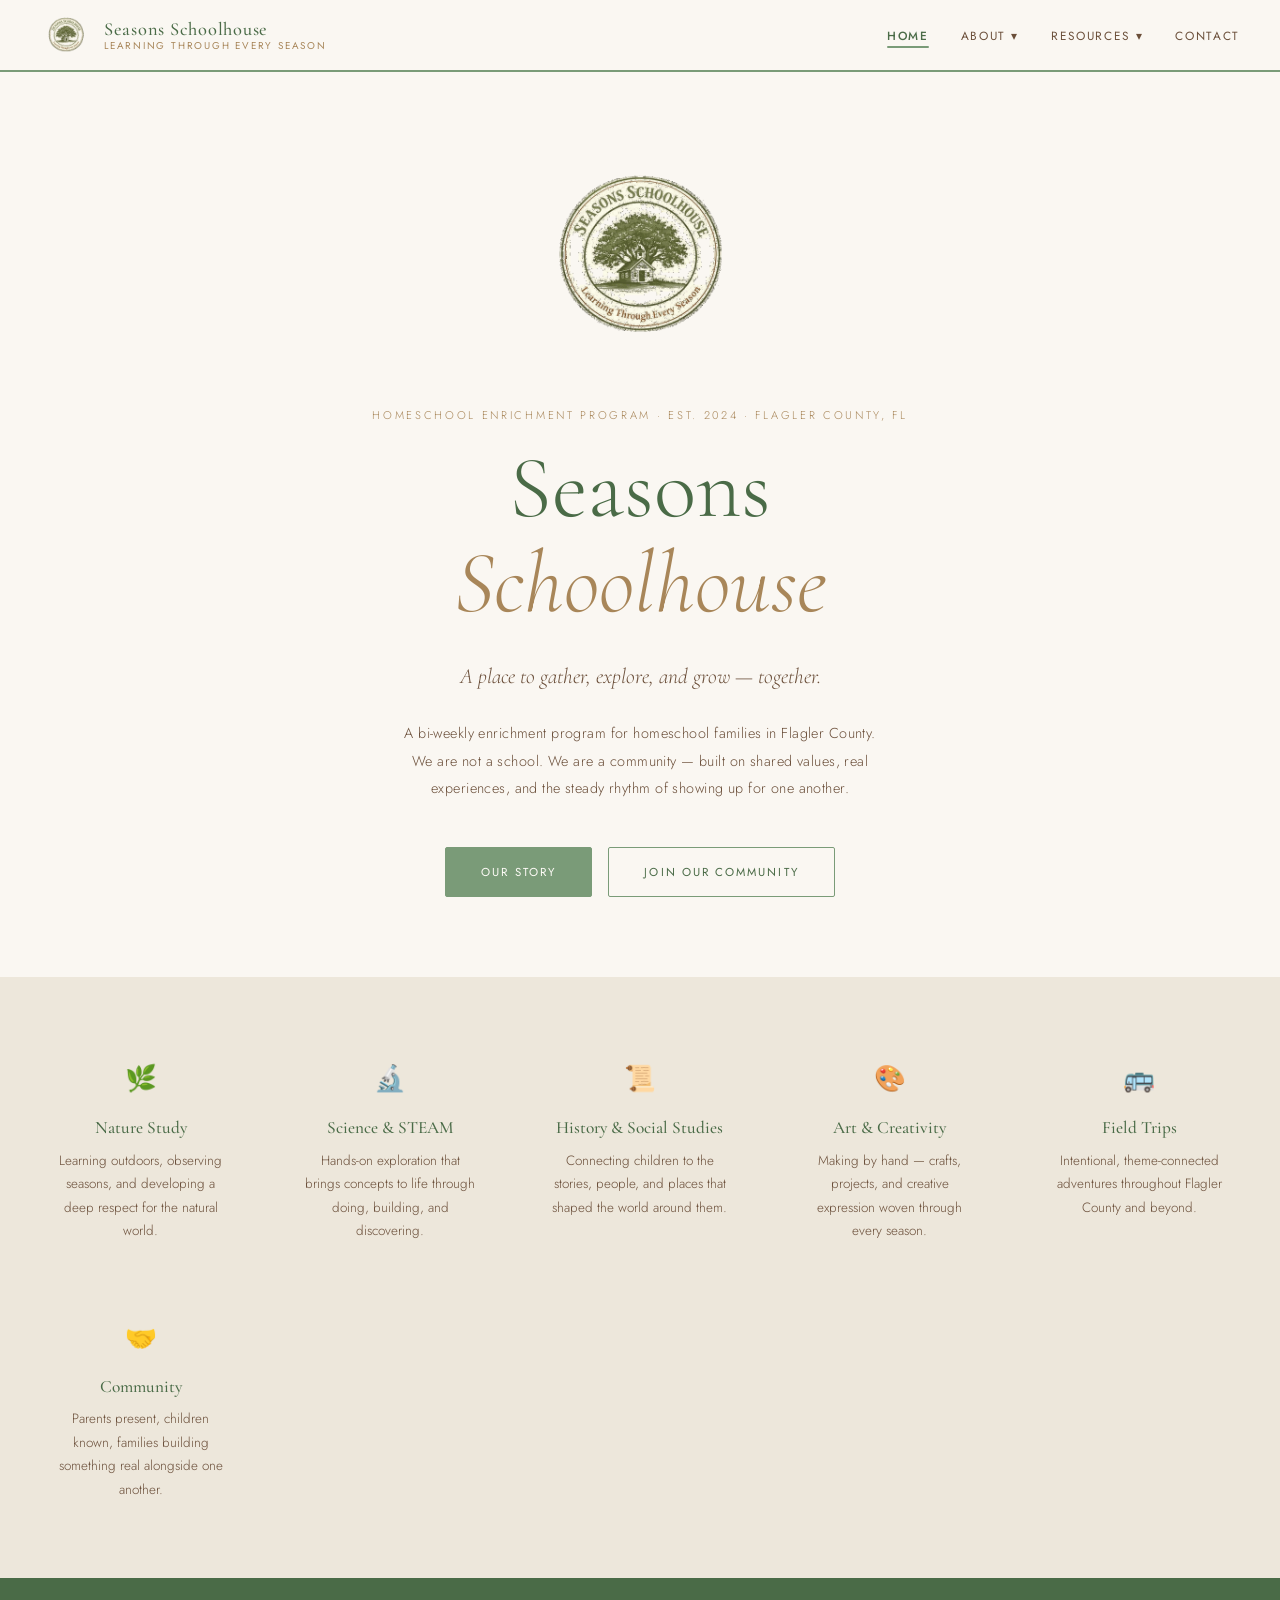
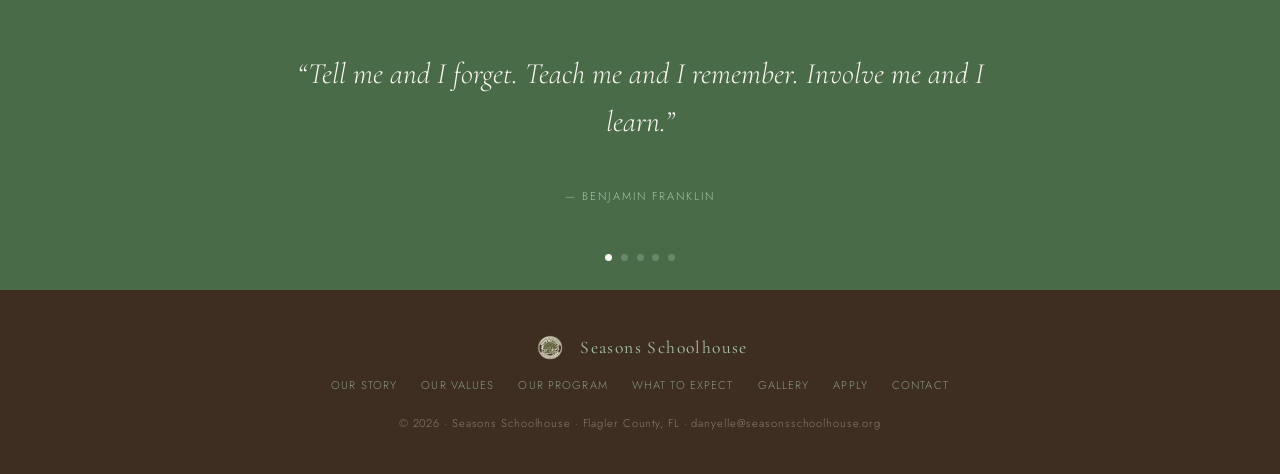
==== index.html @ cd836211 "Update index.html" ====
<!DOCTYPE html>
<html lang="en">
<head>
  <meta charset="UTF-8" />
  <meta name="viewport" content="width=device-width, initial-scale=1.0" />
  <title>Seasons Schoolhouse | Homeschool Enrichment, Flagler FL</title>
  <meta name="description" content="Homeschool enrichment for 3rd–8th grade families in Flagler County & Palm Coast, FL. Bi-weekly gatherings — nature, STEAM, field trips & Christian community." />
  <link rel="canonical" href="https://seasonsschoolhouse.org/index.html" />
  <link rel="icon" type="image/x-icon" href="favicon.ico" />
  <link rel="apple-touch-icon" href="apple-touch-icon.png" />
  <meta property="og:title" content="Seasons Schoolhouse | Homeschool Enrichment, Flagler FL" />
  <meta property="og:description" content="A homeschool enrichment program for 3rd–8th grade families in Flagler County & Palm Coast, FL. Nature study, STEAM, history, and community — bi-weekly, Aug–May." />
  <meta property="og:image" content="https://seasonsschoolhouse.org/logo.png" />
  <meta property="og:type" content="website" />
  <meta property="og:url" content="https://seasonsschoolhouse.org/index.html" />
  <meta property="og:locale" content="en_US" />
  <meta property="og:site_name" content="Seasons Schoolhouse" />
  <meta name="twitter:card" content="summary_large_image" />
  <meta name="twitter:title" content="Seasons Schoolhouse | Homeschool Enrichment in Flagler County, FL" />
  <meta name="twitter:description" content="Homeschool enrichment for 3rd–8th grade families in Flagler County & Palm Coast, FL. Nature study, STEAM, history, field trips, and community." />
  <meta name="twitter:image" content="https://seasonsschoolhouse.org/logo.png" />
  <meta name="keywords" content="homeschool enrichment, homeschool co-op, Flagler County homeschool, Palm Coast homeschool, Florida homeschool program, nature study, STEAM homeschool, Christian homeschool, homeschool community" />
  <meta name="author" content="Seasons Schoolhouse" />
  <meta name="robots" content="index, follow" />
  <meta name="geo.region" content="US-FL" />
  <meta name="geo.placename" content="Flagler County, Florida" />
  <script type="application/ld+json">
  {
    "@context": "https://schema.org",
    "@graph": [
      {
        "@type": ["Organization", "LocalBusiness", "EducationalOrganization"],
        "@id": "https://seasonsschoolhouse.org/#organization",
        "name": "Seasons Schoolhouse",
        "alternateName": "Seasons Schoolhouse Homeschool Enrichment Program",
        "url": "https://seasonsschoolhouse.org",
        "logo": {
          "@type": "ImageObject",
          "url": "https://seasonsschoolhouse.org/logo.png",
          "caption": "Seasons Schoolhouse logo"
        },
        "image": "https://seasonsschoolhouse.org/logo.png",
        "email": "danyelle@seasonsschoolhouse.org",
        "telephone": "+1-386-227-6849",
        "contactPoint": {
          "@type": "ContactPoint",
          "contactType": "customer support",
          "email": "danyelle@seasonsschoolhouse.org",
          "telephone": "+1-386-227-6849",
          "areaServed": "US-FL",
          "availableLanguage": ["English"]
        },
        "description": "A homeschool enrichment program for 3rd–8th grade families in Flagler County, Florida. Bi-weekly gatherings centered on nature study, science, history, STEAM, field trips, and community — rooted in a Biblical worldview.",
        "disambiguatingDescription": "Seasons Schoolhouse is a homeschool enrichment co-op — not a school, tutoring service, daycare, or drop-off program. Parents remain on-site and involved at every gathering, and the program complements (rather than replaces) each family's home curriculum.",
        "keywords": "homeschool enrichment program, homeschool co-op Flagler County, homeschool program Palm Coast, Christian homeschool Florida, nature study, STEAM, homeschool field trips, homeschool community, 3rd-8th grade homeschool, Biblical worldview, bi-weekly homeschool gathering",
        "slogan": "Learning Through Every Season",
        "foundingDate": "2024",
        "founder": {
          "@type": "Person",
          "name": "Danyelle Holt"
        },
        "address": {
          "@type": "PostalAddress",
          "addressLocality": "Palm Coast",
          "addressRegion": "FL",
          "addressCountry": "US"
        },
        "areaServed": [
          {
            "@type": "AdministrativeArea",
            "name": "Flagler County, Florida"
          },
          {
            "@type": "City",
            "name": "Palm Coast, Florida"
          },
          {
            "@type": "City",
            "name": "Bunnell, Florida"
          },
          {
            "@type": "City",
            "name": "Flagler Beach, Florida"
          },
          {
            "@type": "City",
            "name": "Beverly Beach, Florida"
          },
          {
            "@type": "City",
            "name": "St. Augustine, Florida"
          },
          {
            "@type": "AdministrativeArea",
            "name": "Volusia County, Florida"
          }
        ],
        "audience": {
          "@type": "EducationalAudience",
          "educationalRole": "homeschool student",
          "audienceType": "Homeschool families with children in grades 3 through 8"
        },
        "knowsAbout": [
          "Homeschool enrichment",
          "Homeschool co-op",
          "Christian homeschool programs",
          "Nature study",
          "STEAM education",
          "Science education",
          "History and social studies",
          "Homeschool field trips",
          "Biblical worldview education",
          "Charlotte Mason-inspired learning",
          "Faith-based homeschool community"
        ],
        "sameAs": []
      },
      {
        "@type": "WebSite",
        "@id": "https://seasonsschoolhouse.org/#website",
        "url": "https://seasonsschoolhouse.org",
        "name": "Seasons Schoolhouse",
        "description": "Homeschool enrichment program for 3rd–8th grade families in Flagler County, Florida.",
        "publisher": {
          "@id": "https://seasonsschoolhouse.org/#organization"
        },
        "inLanguage": "en-US"
      }
    ]
  }
  </script>
  <link rel="preconnect" href="https://fonts.googleapis.com" />
  <link rel="preconnect" href="https://fonts.gstatic.com" crossorigin />
  <link href="https://fonts.googleapis.com/css2?family=Cormorant+Garamond:ital,wght@0,300;0,400;0,500;0,600;1,300;1,400&family=Jost:wght@300;400;500&display=swap" rel="stylesheet" />
  <style>/* ─── RESET & VARIABLES ─── */
*, *::before, *::after { box-sizing: border-box; margin: 0; padding: 0; }

:root {
  --cream:   #FAF7F2;
  --linen:   #EDE7DB;
  --sage:    #7A9B78;
  --sage-lt: #A8C4A5;
  --moss:    #4A6B47;
  --tan:     #A88659;
  --brown:   #6B4F3A;
  --bark:    #3E2E22;
  --white:   #FFFCF8;
  --shadow:  0 4px 20px rgba(62,46,34,0.08);
}

html { scroll-behavior: smooth; }

body {
  font-family: 'Jost', sans-serif;
  background: var(--cream);
  color: var(--bark);
  font-weight: 300;
  font-size: 16px;
  line-height: 1.8;
  overflow-x: hidden;
}

/* ─── NAV ─── */
nav {
  position: fixed;
  top: 0; left: 0; right: 0;
  z-index: 1000;
  background: rgba(250,247,242,0.97);
  backdrop-filter: blur(10px);
  border-bottom: 1px solid var(--linen);
  padding: 0 2.5rem;
  display: flex;
  align-items: center;
  justify-content: space-between;
  height: 72px;
}

.nav-logo {
  display: flex;
  align-items: center;
  gap: 0.75rem;
  cursor: pointer;
  text-decoration: none;
}

.nav-logo img {
  height: 52px; width: 52px;
  object-fit: contain;
  border-radius: 50%;
}

.nav-logo-text {
  font-family: 'Cormorant Garamond', serif;
  font-size: 1.15rem;
  font-weight: 500;
  letter-spacing: 0.04em;
  color: var(--moss);
  line-height: 1.2;
}

.nav-logo-text span {
  display: block;
  font-size: 0.62rem;
  font-weight: 400;
  letter-spacing: 0.18em;
  text-transform: uppercase;
  color: var(--tan);
  font-family: 'Jost', sans-serif;
}

.nav-links {
  display: flex;
  align-items: center;
  gap: 2rem;
  list-style: none;
}

.nav-links > li > a,
.nav-links > li > button {
  font-family: 'Jost', sans-serif;
  font-size: 0.74rem;
  font-weight: 400;
  letter-spacing: 0.14em;
  text-transform: uppercase;
  color: var(--brown);
  text-decoration: none;
  cursor: pointer;
  background: none;
  border: none;
  padding: 0;
  transition: color 0.2s;
  white-space: nowrap;
}

.nav-links > li > a:hover,
.nav-links > li > button:hover { color: var(--sage); }

.nav-links > li > a.active { color: var(--moss); font-weight: 500; }

/* Dropdowns */
.dropdown { position: relative; }

.dropdown-menu {
  display: none;
  position: absolute;
  top: calc(100% + 14px);
  left: 50%;
  transform: translateX(-50%);
  background: var(--white);
  border: 1px solid var(--linen);
  border-radius: 4px;
  min-width: 200px;
  box-shadow: 0 8px 28px rgba(62,46,34,0.1);
  padding: 0.5rem 0;
  list-style: none;
  z-index: 500;
}

.dropdown-menu.open { display: block; }

.dropdown-menu li a {
  display: block;
  padding: 0.65rem 1.5rem;
  font-family: 'Jost', sans-serif;
  font-size: 0.72rem;
  letter-spacing: 0.12em;
  text-transform: uppercase;
  color: var(--brown);
  text-decoration: none;
  transition: background 0.15s, color 0.15s;
}

.dropdown-menu li a:hover { background: var(--cream); color: var(--sage); }
.dropdown-menu li a.active { color: var(--moss); }

/* Hamburger */
.hamburger {
  display: none;
  flex-direction: column;
  gap: 5px;
  cursor: pointer;
  background: none;
  border: none;
  padding: 4px;
  z-index: 1001;
}
.hamburger span {
  display: block;
  width: 22px; height: 1.5px;
  background: var(--brown);
  transition: 0.3s;
}

/* ─── PAGE WRAPPER ─── */
.page-wrapper {
  min-height: 100vh;
  padding-top: 72px;
  animation: fadeUp 0.45s ease both;
}

@keyframes fadeUp {
  from { opacity: 0; transform: translateY(14px); }
  to   { opacity: 1; transform: translateY(0); }
}

/* ─── BUTTONS ─── */
.btn {
  display: inline-block;
  padding: 0.85rem 2.2rem;
  border: 1px solid var(--sage);
  color: var(--moss);
  font-family: 'Jost', sans-serif;
  font-size: 0.72rem;
  font-weight: 400;
  letter-spacing: 0.18em;
  text-transform: uppercase;
  cursor: pointer;
  background: transparent;
  transition: background 0.25s, color 0.25s, border-color 0.25s;
  border-radius: 2px;
  text-decoration: none;
}
.btn:hover { background: var(--sage); color: var(--white); }
.btn-solid { background: var(--sage); color: var(--white); }
.btn-solid:hover { background: var(--moss); border-color: var(--moss); }
.btn-tan { border-color: var(--tan); color: var(--brown); }
.btn-tan:hover { background: var(--tan); color: var(--white); }

/* ─── PAGE HERO ─── */
.page-hero {
  padding: 5rem 2rem 3.5rem;
  text-align: center;
  border-bottom: 1px solid var(--linen);
  background: var(--cream);
}

.page-label {
  font-size: 0.7rem;
  letter-spacing: 0.24em;
  text-transform: uppercase;
  color: var(--tan);
  margin-bottom: 0.9rem;
}

.page-title {
  font-family: 'Cormorant Garamond', serif;
  font-size: clamp(2.4rem, 5vw, 4rem);
  font-weight: 300;
  color: var(--moss);
  line-height: 1.1;
  margin-bottom: 0.8rem;
}
.page-title em { font-style: italic; color: var(--tan); }

.page-subtitle {
  font-size: 0.92rem;
  color: var(--brown);
  max-width: 560px;
  margin: 0 auto;
  line-height: 1.9;
}

/* ─── DIVIDER ─── */
.divider { width: 40px; height: 1px; background: var(--tan); margin: 1.8rem 0; }
.divider-center { margin: 1.8rem auto; }

/* ─── SECTION HEADING ─── */
.section-heading {
  font-family: 'Cormorant Garamond', serif;
  font-size: clamp(1.7rem, 3.5vw, 2.6rem);
  font-weight: 300;
  color: var(--moss);
  text-align: center;
  margin-bottom: 0.4rem;
}
.section-heading em { font-style: italic; color: var(--tan); }

.section-label {
  text-align: center;
  font-size: 0.72rem;
  letter-spacing: 0.16em;
  text-transform: uppercase;
  color: var(--tan);
  margin-bottom: 3rem;
}

/* ─── CONTENT CONTAINER ─── */
.container {
  max-width: 860px;
  margin: 0 auto;
  padding: 4rem 2rem;
}

.container-wide {
  max-width: 1060px;
  margin: 0 auto;
  padding: 4rem 2rem;
}

/* ─── HOME ─── */
.hero {
  display: flex;
  flex-direction: column;
  align-items: center;
  justify-content: center;
  text-align: center;
  min-height: calc(100vh - 72px);
  padding: 4rem 2rem 5rem;
  position: relative;
  overflow: hidden;
}

.hero::before {
  content: '';
  position: absolute;
  width: 640px; height: 640px;
  border-radius: 50%;
  border: 1px solid var(--sage-lt);
  opacity: 0.22;
  top: 50%; left: 50%;
  transform: translate(-50%, -50%);
  pointer-events: none;
}
.hero::after {
  content: '';
  position: absolute;
  width: 950px; height: 950px;
  border-radius: 50%;
  border: 1px solid var(--tan);
  opacity: 0.1;
  top: 50%; left: 50%;
  transform: translate(-50%, -50%);
  pointer-events: none;
}

.hero-logo {
  width: 240px; height: 240px;
  object-fit: contain; border-radius: 50%;
  margin-bottom: 1.8rem;
  position: relative; z-index: 1;
}

.hero-eyebrow {
  font-size: 0.7rem; letter-spacing: 0.24em;
  text-transform: uppercase; color: var(--tan);
  margin-bottom: 1rem;
  position: relative; z-index: 1;
}

.hero-title {
  font-family: 'Cormorant Garamond', serif;
  font-size: clamp(3rem, 7vw, 5.5rem);
  font-weight: 300; line-height: 1.08;
  color: var(--moss); margin-bottom: 0.3em;
  position: relative; z-index: 1;
}
.hero-title em { font-style: italic; color: var(--tan); }

.hero-subtitle {
  font-family: 'Cormorant Garamond', serif;
  font-size: clamp(1.05rem, 2.2vw, 1.35rem);
  font-weight: 300; font-style: italic;
  color: var(--brown); margin-bottom: 1.5rem;
  position: relative; z-index: 1;
}

.hero-tagline {
  font-size: 0.9rem; letter-spacing: 0.03em;
  color: var(--brown); max-width: 480px;
  margin-bottom: 2.8rem; line-height: 1.9;
  position: relative; z-index: 1;
}

.hero-btns {
  display: flex; gap: 1rem;
  flex-wrap: wrap; justify-content: center;
  position: relative; z-index: 1;
}

/* Pillars */
.pillars {
  background: var(--linen);
  padding: 3.5rem 2rem;
  display: grid;
  grid-template-columns: repeat(auto-fit, minmax(180px, 1fr));
  gap: 2rem; text-align: center;
}
.pillar-icon { font-size: 1.6rem; margin-bottom: 0.6rem; display: block; }
.pillar h2, .pillar h3 {
  font-family: 'Cormorant Garamond', serif;
  font-size: 1.08rem; font-weight: 500;
  color: var(--moss); margin-bottom: 0.35rem;
}
.pillar p { font-size: 0.84rem; color: var(--brown); line-height: 1.75; }

/* Quote band */
.quote-band {
  padding: 4.5rem 2rem; text-align: center;
  background: var(--moss);
}
.quote-band blockquote {
  font-family: 'Cormorant Garamond', serif;
  font-size: clamp(1.3rem, 3vw, 2rem);
  font-weight: 300; font-style: italic;
  color: var(--cream); max-width: 680px;
  margin: 0 auto; line-height: 1.55;
}
.quote-band cite {
  display: block; margin-top: 1.2rem;
  font-family: 'Jost', sans-serif; font-style: normal;
  font-size: 0.7rem; letter-spacing: 0.18em;
  text-transform: uppercase; color: var(--sage-lt);
}

/* ─── OUR STORY ─── */
.story-grid {
  display: grid;
  grid-template-columns: 1fr 2fr;
  gap: 4rem;
  align-items: start;
}

.story-sidebar { position: sticky; top: 90px; }

.founder-initial {
  width: 110px; height: 110px;
  border-radius: 50%;
  background: var(--linen);
  border: 2px solid var(--sage-lt);
  display: flex; align-items: center; justify-content: center;
  font-family: 'Cormorant Garamond', serif;
  font-size: 2.8rem; font-weight: 300;
  color: var(--sage); margin-bottom: 1.2rem;
}

.founder-name {
  font-family: 'Cormorant Garamond', serif;
  font-size: 1.35rem; font-weight: 500;
  color: var(--bark); margin-bottom: 0.2rem;
}
.founder-role {
  font-size: 0.7rem; letter-spacing: 0.14em;
  text-transform: uppercase; color: var(--tan);
}

.story-body p {
  font-size: 1rem; color: var(--bark);
  line-height: 2; margin-bottom: 1.4rem;
}
.story-body p:first-child::first-letter {
  font-family: 'Cormorant Garamond', serif;
  font-size: 3rem; font-weight: 300;
  float: left; line-height: 0.8;
  margin-right: 0.1em; color: var(--sage);
}

.story-links {
  display: grid;
  grid-template-columns: 1fr 1fr;
  gap: 1rem;
  margin-top: 3rem;
}

.story-link-card {
  background: var(--white);
  border: 1px solid var(--linen);
  border-radius: 4px;
  padding: 1.5rem;
  text-decoration: none;
  transition: border-color 0.2s, box-shadow 0.2s;
}
.story-link-card:hover {
  border-color: var(--sage-lt);
  box-shadow: var(--shadow);
}
.story-link-card h4 {
  font-family: 'Cormorant Garamond', serif;
  font-size: 1.1rem; font-weight: 500;
  color: var(--moss); margin-bottom: 0.35rem;
}
.story-link-card p { font-size: 0.8rem; color: var(--brown); line-height: 1.65; }
.story-link-card .arrow {
  display: inline-block; margin-top: 0.6rem;
  font-size: 0.7rem; letter-spacing: 0.1em;
  text-transform: uppercase; color: var(--tan);
}

/* ─── VALUES ─── */
.values-intro {
  max-width: 660px;
  margin: 0 auto;
  text-align: center;
  padding: 3.5rem 2rem 1rem;
}
.values-intro p { font-size: 1rem; color: var(--bark); line-height: 2; }

.values-grid {
  display: grid;
  grid-template-columns: repeat(auto-fit, minmax(280px, 1fr));
  gap: 1.5rem;
  max-width: 960px;
  margin: 3rem auto;
  padding: 0 2rem;
}

.value-card {
  background: var(--white);
  border: 1px solid var(--linen);
  border-radius: 4px;
  padding: 2rem;
  transition: box-shadow 0.2s;
}
.value-card:hover { box-shadow: var(--shadow); }

.value-icon { font-size: 1.6rem; margin-bottom: 0.8rem; display: block; }
.value-card h3 {
  font-family: 'Cormorant Garamond', serif;
  font-size: 1.2rem; font-weight: 500;
  color: var(--moss); margin-bottom: 0.5rem;
}
.value-card p { font-size: 0.86rem; color: var(--brown); line-height: 1.8; }

.values-closing {
  background: var(--moss);
  padding: 4rem 2rem;
  text-align: center;
}
.values-closing p {
  font-family: 'Cormorant Garamond', serif;
  font-size: clamp(1.2rem, 2.5vw, 1.7rem);
  font-weight: 300; font-style: italic;
  color: var(--cream); max-width: 640px;
  margin: 0 auto; line-height: 1.6;
}

/* ─── PROGRAM ─── */
.program-intro {
  max-width: 680px;
  margin: 0 auto;
  text-align: center;
  padding: 3.5rem 2rem 1rem;
}
.program-intro p { font-size: 1rem; color: var(--bark); line-height: 2; }

.program-section {
  max-width: 900px;
  margin: 0 auto;
  padding: 3rem 2rem;
}

.program-section h3 {
  font-family: 'Cormorant Garamond', serif;
  font-size: 1.6rem; font-weight: 400;
  color: var(--moss); margin-bottom: 0.5rem;
}

.program-section p {
  font-size: 0.92rem; color: var(--bark);
  line-height: 2; margin-bottom: 1.2rem;
}

.program-divider {
  border: none;
  border-top: 1px solid var(--linen);
  margin: 0 2rem;
}

.areas-grid {
  display: grid;
  grid-template-columns: repeat(auto-fit, minmax(220px, 1fr));
  gap: 1.2rem;
  max-width: 960px;
  margin: 3rem auto;
  padding: 0 2rem;
}

.area-card {
  background: var(--white);
  border: 1px solid var(--linen);
  border-radius: 4px;
  padding: 1.6rem;
  display: flex; gap: 1rem;
  align-items: flex-start;
}
.area-card .icon { font-size: 1.3rem; flex-shrink: 0; margin-top: 0.1rem; }
.area-card h4 {
  font-family: 'Cormorant Garamond', serif;
  font-size: 1.05rem; font-weight: 500;
  color: var(--moss); margin-bottom: 0.3rem;
}
.area-card p { font-size: 0.82rem; color: var(--brown); line-height: 1.75; }

.program-strip {
  background: var(--linen);
  padding: 3rem 2rem;
}

/* ─── APPLY ─── */
.apply-intro {
  max-width: 680px;
  margin: 0 auto;
  text-align: center;
  padding: 3.5rem 2rem 2rem;
}
.apply-intro p { font-size: 1rem; color: var(--bark); line-height: 2; }

.prereview {
  background: var(--linen);
  padding: 3rem 2rem;
}
.prereview-inner {
  max-width: 760px;
  margin: 0 auto;
}
.prereview h3 {
  font-family: 'Cormorant Garamond', serif;
  font-size: 1.5rem; font-weight: 400;
  color: var(--moss); margin-bottom: 0.5rem;
  text-align: center;
}
.prereview p {
  font-size: 0.9rem; color: var(--brown);
  line-height: 1.9; text-align: center;
  margin-bottom: 2rem;
}

.prereview-cards {
  display: grid;
  grid-template-columns: repeat(auto-fit, minmax(200px, 1fr));
  gap: 1rem;
}

.prereview-card {
  background: var(--white);
  border: 1px solid rgba(196,168,130,0.3);
  border-radius: 4px;
  padding: 1.5rem;
  text-decoration: none;
  text-align: center;
  transition: box-shadow 0.2s, border-color 0.2s;
}
.prereview-card:hover {
  box-shadow: var(--shadow);
  border-color: var(--sage-lt);
}
.prereview-card .icon { font-size: 1.5rem; display: block; margin-bottom: 0.6rem; }
.prereview-card h4 {
  font-family: 'Cormorant Garamond', serif;
  font-size: 1rem; font-weight: 500;
  color: var(--moss); margin-bottom: 0.3rem;
}
.prereview-card p { font-size: 0.78rem; color: var(--brown); line-height: 1.6; }

/* Apply steps */
.apply-steps {
  max-width: 780px;
  margin: 0 auto;
  padding: 4rem 2rem;
}

.apply-steps h3 {
  font-family: 'Cormorant Garamond', serif;
  font-size: 1.6rem; font-weight: 400;
  color: var(--moss); margin-bottom: 2.5rem;
  text-align: center;
}

.steps-list { list-style: none; }

.step-item {
  display: flex;
  gap: 1.5rem;
  align-items: flex-start;
  margin-bottom: 2rem;
  padding-bottom: 2rem;
  border-bottom: 1px solid var(--linen);
}
.step-item:last-child { border-bottom: none; margin-bottom: 0; padding-bottom: 0; }

.step-number {
  flex-shrink: 0;
  width: 44px; height: 44px;
  border-radius: 50%;
  background: var(--linen);
  border: 1px solid var(--tan);
  display: flex; align-items: center; justify-content: center;
  font-family: 'Cormorant Garamond', serif;
  font-size: 1.2rem; font-weight: 500;
  color: var(--moss);
}

.step-content h4 {
  font-family: 'Cormorant Garamond', serif;
  font-size: 1.1rem; font-weight: 500;
  color: var(--moss); margin-bottom: 0.3rem;
}
.step-content p { font-size: 0.86rem; color: var(--brown); line-height: 1.8; }

.apply-cta {
  background: var(--linen);
  padding: 3.5rem 2rem;
  text-align: center;
}
.apply-cta p {
  font-size: 0.92rem; color: var(--brown);
  line-height: 1.9; max-width: 520px;
  margin: 0 auto 1.8rem;
}

/* ─── HANDBOOK ─── */
.handbook-wrapper {
  max-width: 780px;
  margin: 0 auto;
  padding: 3rem 2rem 5rem;
}

.handbook-section {
  margin-bottom: 3rem;
  padding-bottom: 3rem;
  border-bottom: 1px solid var(--linen);
}
.handbook-section:last-child { border-bottom: none; }

.handbook-section h2 {
  font-family: 'Cormorant Garamond', serif;
  font-size: 1.5rem; font-weight: 500;
  color: var(--moss); margin-bottom: 0.5rem;
}
.handbook-section h3 {
  font-family: 'Cormorant Garamond', serif;
  font-size: 1.15rem; font-weight: 500;
  color: var(--brown); margin: 1.4rem 0 0.4rem;
}
.handbook-section p {
  font-size: 0.9rem; color: var(--bark);
  line-height: 2; margin-bottom: 0.9rem;
}
.handbook-section ul {
  list-style: none; padding-left: 0;
  margin-bottom: 0.9rem;
}
.handbook-section ul li {
  font-size: 0.9rem; color: var(--bark);
  line-height: 1.9; padding-left: 1.3rem;
  position: relative;
}
.handbook-section ul li::before {
  content: '·';
  position: absolute; left: 0;
  color: var(--tan); font-size: 1.2rem;
}

.handbook-toc {
  background: var(--linen);
  border-radius: 4px;
  padding: 2rem;
  margin-bottom: 3rem;
}
.handbook-toc h3 {
  font-family: 'Cormorant Garamond', serif;
  font-size: 1.1rem; font-weight: 500;
  color: var(--moss); margin-bottom: 1rem;
}
.handbook-toc ol {
  padding-left: 1.2rem;
}
.handbook-toc ol li {
  font-size: 0.84rem; color: var(--brown);
  line-height: 2;
}
.handbook-toc ol li a {
  color: var(--brown); text-decoration: none;
  transition: color 0.2s;
}
.handbook-toc ol li a:hover { color: var(--sage); }

.handbook-download-bar {
  background: var(--moss);
  padding: 2rem;
  text-align: center;
  display: flex;
  align-items: center;
  justify-content: center;
  gap: 1.5rem;
  flex-wrap: wrap;
}
.handbook-download-bar p {
  font-size: 0.88rem;
  color: var(--cream);
  letter-spacing: 0.04em;
}

/* ─── CALENDAR ─── */
.calendar-wrapper {
  max-width: 900px;
  margin: 0 auto;
  padding: 3rem 2rem 5rem;
}

.calendar-year-label {
  font-family: 'Cormorant Garamond', serif;
  font-size: 1.1rem; font-weight: 400;
  color: var(--tan); letter-spacing: 0.1em;
  text-align: center; margin-bottom: 2.5rem;
}

.calendar-grid {
  display: grid;
  grid-template-columns: repeat(auto-fit, minmax(260px, 1fr));
  gap: 1.5rem;
}

.cal-month {
  background: var(--white);
  border: 1px solid var(--linen);
  border-radius: 4px;
  overflow: hidden;
}

.cal-month-header {
  background: var(--linen);
  padding: 0.9rem 1.2rem;
  font-family: 'Cormorant Garamond', serif;
  font-size: 1.05rem; font-weight: 500;
  color: var(--moss);
  display: flex;
  justify-content: space-between;
  align-items: center;
}

.cal-month-header span {
  font-family: 'Jost', sans-serif;
  font-size: 0.68rem; font-weight: 400;
  letter-spacing: 0.1em; color: var(--tan);
}

.cal-days-header {
  display: grid;
  grid-template-columns: repeat(7, 1fr);
  padding: 0.6rem 0.8rem 0;
}

.cal-day-label {
  text-align: center;
  font-size: 0.6rem;
  letter-spacing: 0.1em;
  text-transform: uppercase;
  color: var(--tan);
  font-weight: 400;
  padding: 0.3rem 0;
}

.cal-days {
  display: grid;
  grid-template-columns: repeat(7, 1fr);
  padding: 0.3rem 0.8rem 0.8rem;
  gap: 2px;
}

.cal-day {
  text-align: center;
  font-size: 0.8rem;
  color: var(--brown);
  padding: 0.35rem 0.2rem;
  border-radius: 50%;
  aspect-ratio: 1;
  display: flex;
  align-items: center;
  justify-content: center;
  cursor: default;
}

.cal-day.empty { color: transparent; }
.cal-day.other-month { color: rgba(107,79,58,0.25); }

.cal-day.meeting {
  background: var(--sage);
  color: var(--white);
  font-weight: 500;
  border-radius: 50%;
  cursor: pointer;
  position: relative;
}

.cal-day.special {
  background: var(--moss);
  color: var(--white);
  font-weight: 500;
  border-radius: 50%;
}

.cal-day.break {
  background: var(--linen);
  color: var(--tan);
  border-radius: 50%;
  font-size: 0.7rem;
}

.cal-day.today {
  border: 1px solid var(--tan);
}

/* Meeting list */
.meeting-list {
  background: var(--linen);
  padding: 3rem 2rem;
  margin-top: 3rem;
  border-radius: 4px;
}

.meeting-list h3 {
  font-family: 'Cormorant Garamond', serif;
  font-size: 1.4rem; font-weight: 400;
  color: var(--moss); margin-bottom: 1.5rem;
  text-align: center;
}

.meeting-items {
  max-width: 600px;
  margin: 0 auto;
  display: flex;
  flex-direction: column;
  gap: 0.6rem;
}

.meeting-item {
  display: flex;
  align-items: center;
  gap: 1rem;
  padding: 0.7rem 1rem;
  background: var(--white);
  border-radius: 3px;
  border-left: 3px solid var(--sage);
}

.meeting-item.special-event { border-left-color: var(--moss); }
.meeting-item.break-item { border-left-color: var(--linen); background: transparent; }

.meeting-date {
  font-family: 'Jost', sans-serif;
  font-size: 0.78rem; font-weight: 400;
  color: var(--moss); min-width: 120px;
  letter-spacing: 0.04em;
}

.meeting-name {
  font-size: 0.86rem;
  color: var(--brown);
}

.meeting-item.special-event .meeting-name { color: var(--moss); font-weight: 500; }
.meeting-item.break-item .meeting-name { color: var(--tan); font-style: italic; }

.cal-legend {
  display: flex;
  gap: 1.5rem;
  justify-content: center;
  margin-top: 2rem;
  flex-wrap: wrap;
}

.legend-item {
  display: flex;
  align-items: center;
  gap: 0.5rem;
  font-size: 0.76rem;
  color: var(--brown);
}

.legend-dot {
  width: 12px; height: 12px;
  border-radius: 50%;
}
.legend-dot.meeting { background: var(--sage); }
.legend-dot.special { background: var(--moss); }

/* ─── CURRENT FAMILIES ─── */
.families-intro {
  max-width: 640px;
  margin: 0 auto;
  text-align: center;
  padding: 3.5rem 2rem 2rem;
}
.families-intro p { font-size: 1rem; color: var(--bark); line-height: 2; }

.band-features {
  display: grid;
  grid-template-columns: repeat(auto-fit, minmax(180px, 1fr));
  gap: 1.2rem;
  max-width: 900px;
  margin: 2.5rem auto;
  padding: 0 2rem;
}

.band-feature {
  background: var(--white);
  border: 1px solid var(--linen);
  border-radius: 4px;
  padding: 1.5rem;
  text-align: center;
}
.band-feature .icon { font-size: 1.5rem; margin-bottom: 0.6rem; display: block; }
.band-feature h4 {
  font-family: 'Cormorant Garamond', serif;
  font-size: 1rem; font-weight: 500;
  color: var(--moss); margin-bottom: 0.3rem;
}
.band-feature p { font-size: 0.8rem; color: var(--brown); line-height: 1.65; }

.band-steps {
  max-width: 640px;
  margin: 0 auto;
  padding: 3rem 2rem;
}

.band-steps h3 {
  font-family: 'Cormorant Garamond', serif;
  font-size: 1.5rem; font-weight: 400;
  color: var(--moss); margin-bottom: 2rem;
  text-align: center;
}

.band-step {
  display: flex;
  gap: 1.2rem;
  align-items: flex-start;
  margin-bottom: 1.5rem;
}

.band-step-num {
  flex-shrink: 0;
  width: 36px; height: 36px;
  border-radius: 50%;
  background: var(--linen);
  border: 1px solid var(--tan);
  display: flex; align-items: center; justify-content: center;
  font-family: 'Cormorant Garamond', serif;
  font-size: 1.1rem; color: var(--moss);
}

.band-step p {
  font-size: 0.88rem; color: var(--bark);
  line-height: 1.85; padding-top: 0.35rem;
}

.band-step p a {
  color: var(--sage);
  text-decoration: none;
}
.band-step p a:hover { text-decoration: underline; }

.band-cta {
  background: var(--moss);
  padding: 3.5rem 2rem;
  text-align: center;
}
.band-cta p {
  font-size: 0.9rem; color: var(--cream);
  line-height: 1.9; max-width: 460px;
  margin: 0 auto 1.8rem;
  opacity: 0.88;
}

/* ─── CONTACT ─── */
.contact-wrap {
  max-width: 860px;
  margin: 0 auto;
  padding: 4rem 2rem 6rem;
  display: grid;
  grid-template-columns: 1fr 1.5fr;
  gap: 4rem;
}

.contact-info h3 {
  font-family: 'Cormorant Garamond', serif;
  font-size: 1.5rem; font-weight: 400;
  color: var(--moss); margin-bottom: 1rem;
}
.contact-info p {
  font-size: 0.9rem; color: var(--brown);
  line-height: 1.9; margin-bottom: 1.6rem;
}

.contact-detail {
  display: flex; align-items: center;
  gap: 0.8rem; margin-bottom: 0.9rem;
  font-size: 0.84rem; color: var(--brown);
}
.contact-detail a { color: var(--sage); text-decoration: none; }
.contact-detail a:hover { text-decoration: underline; }
.contact-icon { font-size: 1rem; }

.contact-form { display: flex; flex-direction: column; gap: 1.1rem; }
.form-row { display: grid; grid-template-columns: 1fr 1fr; gap: 1rem; }

.field { display: flex; flex-direction: column; gap: 0.4rem; }
.field label {
  font-size: 0.7rem; letter-spacing: 0.14em;
  text-transform: uppercase; color: var(--brown); font-weight: 400;
}
.field input, .field select, .field textarea {
  background: var(--white); border: 1px solid var(--linen);
  border-radius: 3px; padding: 0.75rem 1rem;
  font-family: 'Jost', sans-serif;
  font-size: 0.88rem; color: var(--bark);
  font-weight: 300; transition: border-color 0.2s;
  outline: none; width: 100%;
}
.field input:focus,
.field select:focus,
.field textarea:focus { border-color: var(--sage); }
.field textarea { resize: vertical; min-height: 120px; }
.form-note { font-size: 0.76rem; color: var(--brown); opacity: 0.7; line-height: 1.7; }

.form-success {
  display: none;
  background: var(--linen);
  border: 1px solid var(--sage-lt);
  border-radius: 4px;
  padding: 1.2rem 1.5rem;
  font-size: 0.88rem;
  color: var(--moss); line-height: 1.7;
}

/* ─── VALUES STRIP ─── */
.values-strip {
  background: var(--linen); padding: 3rem 2rem;
  display: flex; flex-wrap: wrap;
  gap: 1rem; justify-content: center;
}
.value-tag {
  padding: 0.5rem 1.2rem;
  border: 1px solid var(--tan);
  border-radius: 30px;
  font-size: 0.75rem; letter-spacing: 0.1em;
  text-transform: uppercase; color: var(--brown);
}

/* ─── FOOTER ─── */
footer {
  background: var(--bark);
  color: var(--linen);
  text-align: center;
  padding: 2.5rem 2rem;
}
.footer-logo-wrap {
  display: flex; align-items: center;
  justify-content: center; gap: 0.75rem;
  margin-bottom: 0.6rem;
}
.footer-logo-wrap img {
  width: 36px; height: 36px;
  border-radius: 50%; opacity: 0.85;
}
.footer-logo {
  font-family: 'Cormorant Garamond', serif;
  font-size: 1.1rem; font-weight: 400;
  letter-spacing: 0.08em; color: var(--sage-lt);
}
footer p { font-size: 0.7rem; letter-spacing: 0.08em; opacity: 0.42; }
.footer-links {
  display: flex; gap: 1.5rem;
  justify-content: center;
  margin-bottom: 1rem;
  flex-wrap: wrap;
}
.footer-links a {
  font-size: 0.7rem; letter-spacing: 0.1em;
  text-transform: uppercase;
  color: var(--sage-lt); text-decoration: none;
  opacity: 0.7; transition: opacity 0.2s;
}
.footer-links a:hover { opacity: 1; }

/* ─── MOBILE ─── */
@media (max-width: 768px) {
  .hamburger { display: flex; }

  nav { padding: 0 1.5rem; }

  .nav-links {
    display: none;
    position: fixed;
    top: 72px; left: 0; right: 0;
    background: var(--white);
    flex-direction: column;
    padding: 1.5rem;
    gap: 0;
    border-bottom: 1px solid var(--linen);
    box-shadow: 0 8px 24px rgba(62,46,34,0.08);
    max-height: calc(100vh - 72px);
    overflow-y: auto;
  }

  .nav-links.open { display: flex; }

  .nav-links > li {
    border-bottom: 1px solid var(--linen);
    padding: 0;
  }
  .nav-links > li:last-child { border-bottom: none; }

  .nav-links > li > a,
  .nav-links > li > button {
    display: block;
    padding: 1rem 0;
    font-size: 0.8rem;
    width: 100%;
    text-align: left;
  }

  .dropdown-menu {
    position: static;
    transform: none;
    box-shadow: none;
    border: none;
    border-top: 1px solid var(--linen);
    padding: 0 0 0.5rem 1rem;
    display: none;
    min-width: unset;
  }
  .dropdown-menu.open { display: block; }
  .dropdown-menu li a { padding: 0.6rem 0; }

  .story-grid { grid-template-columns: 1fr; gap: 2rem; }
  .story-links { grid-template-columns: 1fr; }
  .story-sidebar { position: static; }

  .contact-wrap { grid-template-columns: 1fr; gap: 2.5rem; }
  .form-row { grid-template-columns: 1fr; }
}

@media (max-width: 480px) {
  .nav-logo-text { display: none; }
  .hero-title { font-size: 2.6rem; }
  .page-title { font-size: 2rem; }
  .container { padding: 2.5rem 1.2rem; }
}

/* ─── NAV — green bottom border ─── */
nav { border-bottom: 2px solid var(--sage) !important; }

/* ─── NAV — active item underline ─── */
.nav-links > li > a.active {
  color: var(--moss);
  font-weight: 500;
  position: relative;
}
.nav-links > li > a.active::after {
  content: '';
  position: absolute;
  bottom: -4px; left: 0; right: 0;
  height: 2px;
  background: var(--sage);
  border-radius: 2px;
}

/* ─── PILLAR HOVER ─── */
.pillar {
  padding: 1.2rem;
  border-radius: 4px;
  border: 1px solid transparent;
  transition: border-color 0.25s, box-shadow 0.25s;
}
.pillar:hover {
  border-top: 3px solid var(--sage);
  box-shadow: 0 4px 18px rgba(62,46,34,0.08);
  background: var(--white);
}

/* ─── PAGE HERO GRADIENT ─── */
.page-hero {
  background: linear-gradient(160deg, #eef4ec 0%, var(--cream) 60%) !important;
}

/* ─── HEADING ACCENT LINE ─── */
.section-heading::after,
.page-title::after {
  content: '';
  display: block;
  width: 36px; height: 2px;
  background: var(--tan);
  margin: 0.7rem auto 0;
  border-radius: 2px;
}

/* ─── BUTTONS — slightly thicker border ─── */
.btn { border-width: 1.5px !important; }

/* ─── FOOTER LINK HOVER UNDERLINE ─── */
.footer-links a { position: relative; padding-bottom: 2px; }
.footer-links a::after {
  content: '';
  position: absolute;
  bottom: 0; left: 0; right: 0;
  height: 1px;
  background: var(--sage-lt);
  transform: scaleX(0);
  transition: transform 0.2s ease;
}
.footer-links a:hover::after { transform: scaleX(1); }

/* ─── STORY & VALUE CARD HOVER ─── */
.story-link-card {
  border-top: 3px solid transparent;
  transition: border-color 0.25s, box-shadow 0.25s;
}
.story-link-card:hover { border-top-color: var(--sage); }

.value-card {
  border-top: 3px solid transparent;
  transition: border-top-color 0.25s, box-shadow 0.25s;
}
.value-card:hover {
  border-top-color: var(--sage);
  box-shadow: 0 4px 18px rgba(62,46,34,0.08);
}

/* ─── FOUNDER PHOTO ─── */
.founder-photo {
  width: 160px; height: 160px;
  border-radius: 50%;
  object-fit: cover;
  border: 3px solid var(--sage-lt);
  margin-bottom: 1.2rem;
  display: block;
}

/* ─── DROPDOWN HOVER (desktop) ─── */
@media (min-width: 769px) {
  .dropdown:hover .dropdown-menu { display: block; }
}

/* ─── HERO circles off ─── */
.hero::before, .hero::after { display: none; }

/* ─── DROPDOWN HOVER (desktop) ─── */
@media (min-width: 769px) {
  .dropdown:hover .dropdown-menu { display: block; }
}

/* ─── HERO — remove decorative circles ─── */
.hero::before, .hero::after { display: none; }

/* ─── NAV — sage green bottom border ─── */
nav { border-bottom: 2px solid var(--sage) !important; }

/* ─── NAV — active page underline ─── */
.nav-links > li > a.active {
  color: var(--moss); font-weight: 500; position: relative;
}
.nav-links > li > a.active::after {
  content: '';
  position: absolute;
  bottom: -4px; left: 0; right: 0;
  height: 2px; background: var(--sage); border-radius: 2px;
}

/* ─── PILLAR SECTION — subtle top border to ease transition ─── */
.pillars {
  border-top: 3px solid var(--linen);
}
.pillar {
  padding: 1.2rem; border-radius: 4px;
  border: 1px solid transparent;
  transition: border-color 0.25s, box-shadow 0.25s, background 0.25s;
}
.pillar:hover {
  border-top: 3px solid var(--sage);
  box-shadow: 0 4px 18px rgba(62,46,34,0.08);
  background: var(--white);
}

/* ─── PAGE HERO — sage-to-cream gradient ─── */
.page-hero {
  background: linear-gradient(160deg, #eef4ec 0%, var(--cream) 60%) !important;
}

/* ─── HEADING ACCENT LINE — shorter, lighter ─── */
.section-heading::after,
.page-title::after {
  content: '';
  display: block;
  width: 24px; height: 2px;
  background: var(--tan);
  margin: 0.6rem auto 0;
  border-radius: 2px;
  opacity: 0.7;
}

/* ─── BUTTONS — slightly thicker border ─── */
.btn { border-width: 1.5px !important; }

/* ─── FOOTER LINK HOVER ─── */
.footer-links a { position: relative; padding-bottom: 2px; }
.footer-links a::after {
  content: '';
  position: absolute;
  bottom: 0; left: 0; right: 0;
  height: 1px; background: var(--sage-lt);
  transform: scaleX(0);
  transition: transform 0.2s ease;
}
.footer-links a:hover::after { transform: scaleX(1); }

/* ─── STORY & VALUE & AREA CARD HOVER ─── */
.story-link-card {
  border-top: 3px solid transparent;
  transition: border-color 0.25s, box-shadow 0.25s;
}
.story-link-card:hover { border-top-color: var(--sage); }

.value-card {
  border-top: 3px solid transparent;
  transition: border-top-color 0.25s, box-shadow 0.25s;
}
.value-card:hover {
  border-top-color: var(--sage);
  box-shadow: 0 4px 18px rgba(62,46,34,0.08);
}

/* ─── VALUES SECTION — linen background wrap ─── */
.values-section-wrap {
  background: var(--linen);
  padding: 1rem 0 3rem;
}

/* ─── FOUNDER PHOTO ─── */
.founder-photo {
  width: 160px; height: 160px;
  border-radius: 50%;
  object-fit: cover;
  border: 3px solid var(--sage-lt);
  margin-bottom: 1.2rem;
  display: block;
}

/* ─── GALLERY — botanical placeholder pattern ─── */
.gallery-placeholder {
  background: repeating-linear-gradient(
    45deg,
    var(--linen),
    var(--linen) 4px,
    var(--cream) 4px,
    var(--cream) 20px
  );
  width: 100%; height: 100%;
  display: flex; flex-direction: column;
  align-items: center; justify-content: center;
  gap: 0.6rem; color: var(--tan);
  font-family: 'Jost', sans-serif;
  font-size: 0.72rem; letter-spacing: 0.1em;
  text-transform: uppercase;
}
.gallery-placeholder span { font-size: 1.8rem; opacity: 0.6; }

/* ─── HANDBOOK — sticky TOC sidebar (desktop) ─── */
.handbook-layout {
  display: grid;
  grid-template-columns: 220px 1fr;
  gap: 3rem;
  max-width: 960px;
  margin: 0 auto;
  padding: 3rem 2rem 5rem;
  align-items: start;
}
.handbook-toc-sticky {
  position: sticky;
  top: 90px;
  background: var(--linen);
  border-radius: 4px;
  padding: 1.5rem;
}
.handbook-toc-sticky h3 {
  font-family: 'Cormorant Garamond', serif;
  font-size: 1rem; font-weight: 500;
  color: var(--moss); margin-bottom: 1rem;
}
.handbook-toc-sticky ol {
  padding-left: 1.2rem;
  counter-reset: toc-counter;
  list-style: none;
  padding-left: 0;
}
.handbook-toc-sticky ol li {
  font-size: 0.78rem; color: var(--brown);
  line-height: 1.5; padding: 0.3rem 0;
  border-bottom: 1px solid rgba(196,168,130,0.2);
}
.handbook-toc-sticky ol li:last-child { border-bottom: none; }
.handbook-toc-sticky ol li a {
  color: var(--brown); text-decoration: none;
  transition: color 0.2s;
}
.handbook-toc-sticky ol li a:hover { color: var(--sage); }

/* ─── QUOTE ROTATOR ─── */
.quote-band {
  position: relative; background: var(--moss);
  overflow: hidden; padding: 0;
}
.quote-slides-wrap { position: relative; }
.quote-slide {
  position: absolute;
  top: 0; left: 0; right: 0;
  padding: 4.5rem 2rem 3rem;
  display: flex; flex-direction: column;
  align-items: center; justify-content: center;
  text-align: center;
  opacity: 0; transition: opacity 1.2s ease;
  pointer-events: none;
}
.quote-slide.active { opacity: 1; pointer-events: auto; position: relative; }
.quote-slide blockquote {
  font-family: 'Cormorant Garamond', serif;
  font-size: clamp(1.2rem, 3vw, 1.85rem);
  font-weight: 300; font-style: italic;
  color: var(--cream); max-width: 720px;
  line-height: 1.65; margin: 0 auto 1.2rem;
}
.quote-slide cite {
  font-family: 'Jost', sans-serif; font-style: normal;
  font-size: 0.7rem; letter-spacing: 0.18em;
  text-transform: uppercase; color: var(--sage-lt);
}
.quote-dots {
  display: flex; justify-content: center;
  gap: 0.55rem; padding: 0 0 1.8rem;
  background: var(--moss);
}
.quote-dot {
  width: 7px; height: 7px; border-radius: 50%;
  background: var(--sage-lt); opacity: 0.35;
  transition: opacity 0.4s; cursor: pointer;
  border: none; padding: 0; display: block;
}
.quote-dot.active { opacity: 1; background: var(--cream); }

@media (max-width: 768px) {
  .handbook-layout { grid-template-columns: 1fr; }
  .handbook-toc-sticky { position: static; }
}


.dropdown-menu {
  top: calc(100% + 2px) !important;
  margin-top: 0 !important;
}

/* Invisible bridge fills gap so hover doesn't break */
.dropdown::before {
  content: '';
  position: absolute;
  top: 100%;
  left: 0;
  right: 0;
  height: 6px;
  z-index: 499;
}


/* ─── DROPDOWN HOVER — desktop only, no gap ─── */
@media (min-width: 769px) {
  /* Pure CSS hover — reliable, no JS conflicts */
  .dropdown:hover .dropdown-menu { display: block; }

  /* top: 100% = flush against button, padding creates visual gap
     while keeping the hover area continuous — no disappearing */
  .dropdown-menu {
    top: 100% !important;
    padding-top: 8px !important;
    margin-top: 0 !important;
  }

  /* Invisible hover bridge — fills any remaining gap */
  .dropdown::after {
    content: '';
    position: absolute;
    top: 100%;
    left: -10px;
    right: -10px;
    height: 10px;
    z-index: 499;
  }
}

/* Remove onclick from desktop — CSS handles it */
@media (min-width: 769px) {
  .dropdown-menu.open { display: block; }
}

</style>
  <!-- Google tag (gtag.js) -->
  <script async src="https://www.googletagmanager.com/gtag/js?id=G-NDZ4TR4262"></script>
  <script>
    window.dataLayer = window.dataLayer || [];
    function gtag(){dataLayer.push(arguments);}
    gtag('js', new Date());
    gtag('config', 'G-NDZ4TR4262');
  </script>
</head>
<body>
<nav>
  <a class="nav-logo" href="index.html">
    <img src="logo.png" alt="Seasons Schoolhouse homeschool enrichment program logo" />
    <div class="nav-logo-text">Seasons Schoolhouse<span>Learning Through Every Season</span></div>
  </a>
  <button class="hamburger" id="hamburger" aria-label="Menu">
    <span></span><span></span><span></span>
  </button>
  <ul class="nav-links" id="nav-links">
    <li><a href="index.html" class="active">Home</a></li>
    <li class="dropdown">
      <button class="dropdown-btn" data-target="about-dd">About &#9662;</button>
      <ul class="dropdown-menu" id="about-dd">
        <li><a href="about.html">Our Story</a></li>
        <li><a href="values.html">Our Values</a></li>
        <li><a href="program.html">Our Program</a></li>
        <li><a href="expect.html">What to Expect</a></li>
        <li><a href="gallery.html">Gallery</a></li>
      </ul>
    </li>
    <li class="dropdown">
      <button class="dropdown-btn" data-target="resources-dd">Resources &#9662;</button>
      <ul class="dropdown-menu" id="resources-dd">
        <li><a href="apply.html">Apply</a></li>
        <li><a href="handbook.html">Parent Handbook</a></li>
        <li><a href="calendar.html">Calendar</a></li>
        <li><a href="families.html">Current Families</a></li>
      </ul>
    </li>
    <li><a href="contact.html">Contact</a></li>
  </ul>
</nav>
<main class="page-wrapper">
  <div class="hero">
    <img class="hero-logo" src="logo.png" alt="Seasons Schoolhouse — homeschool enrichment program in Flagler County, Florida" />
    <p class="hero-eyebrow">Homeschool Enrichment Program &middot; Est. 2024 &middot; Flagler County, FL</p>
    <h1 class="hero-title">Seasons<br><em>Schoolhouse</em></h1>
    <p class="hero-subtitle">A place to gather, explore, and grow &mdash; together.</p>
    <p class="hero-tagline">A bi-weekly enrichment program for homeschool families in Flagler County. We are not a school. We are a community &mdash; built on shared values, real experiences, and the steady rhythm of showing up for one another.</p>
    <div class="hero-btns">
      <a class="btn btn-solid" href="about.html">Our Story</a>
      <a class="btn" href="apply.html">Join Our Community</a>
    </div>
  </div>

  <div class="pillars">
    <div class="pillar"><span class="pillar-icon">🌿</span><h2>Nature Study</h2><p>Learning outdoors, observing seasons, and developing a deep respect for the natural world.</p></div>
    <div class="pillar"><span class="pillar-icon">🔬</span><h2>Science &amp; STEAM</h2><p>Hands-on exploration that brings concepts to life through doing, building, and discovering.</p></div>
    <div class="pillar"><span class="pillar-icon">📜</span><h2>History &amp; Social Studies</h2><p>Connecting children to the stories, people, and places that shaped the world around them.</p></div>
    <div class="pillar"><span class="pillar-icon">🎨</span><h2>Art &amp; Creativity</h2><p>Making by hand &mdash; crafts, projects, and creative expression woven through every season.</p></div>
    <div class="pillar"><span class="pillar-icon">🚌</span><h2>Field Trips</h2><p>Intentional, theme-connected adventures throughout Flagler County and beyond.</p></div>
    <div class="pillar"><span class="pillar-icon">🤝</span><h2>Community</h2><p>Parents present, children known, families building something real alongside one another.</p></div>
  </div>

  <div class="quote-band">
    <div class="quote-slides-wrap" id="quote-slides-wrap">
      <div class="quote-slide active">
        <blockquote>&ldquo;Tell me and I forget. Teach me and I remember. Involve me and I learn.&rdquo;</blockquote>
        <cite>&mdash; Benjamin Franklin</cite>
      </div>
      <div class="quote-slide">
        <blockquote>&ldquo;I am not afraid of storms, for I am learning how to sail my ship.&rdquo;</blockquote>
        <cite>&mdash; Louisa May Alcott</cite>
      </div>
      <div class="quote-slide">
        <blockquote>&ldquo;Education is an atmosphere, a discipline, a life.&rdquo;</blockquote>
        <cite>&mdash; Charlotte Mason</cite>
      </div>
      <div class="quote-slide">
        <blockquote>&ldquo;The heavens declare the glory of God; the skies proclaim the work of his hands.&rdquo;</blockquote>
        <cite>&mdash; Psalm 19:1</cite>
      </div>
      <div class="quote-slide">
        <blockquote>&ldquo;Look deep into nature, and then you will understand everything better.&rdquo;</blockquote>
        <cite>&mdash; Albert Einstein</cite>
      </div>
    </div>
    <div class="quote-dots" id="quote-dots">
      <button class="quote-dot active" onclick="goToQuote(0)" aria-label="Show quote 1"></button>
      <button class="quote-dot" onclick="goToQuote(1)" aria-label="Show quote 2"></button>
      <button class="quote-dot" onclick="goToQuote(2)" aria-label="Show quote 3"></button>
      <button class="quote-dot" onclick="goToQuote(3)" aria-label="Show quote 4"></button>
      <button class="quote-dot" onclick="goToQuote(4)" aria-label="Show quote 5"></button>
    </div>
  </div>

  <footer>
    <div class="footer-logo-wrap">
      <img src="logo.png" alt="Seasons Schoolhouse logo" />
      <div class="footer-logo">Seasons Schoolhouse</div>
    </div>
    <div class="footer-links">
      <a href="about.html">Our Story</a>
      <a href="values.html">Our Values</a>
      <a href="program.html">Our Program</a>
      <a href="expect.html">What to Expect</a>
      <a href="gallery.html">Gallery</a>
      <a href="apply.html">Apply</a>
      <a href="contact.html">Contact</a>
    </div>
    <p>&copy; <span class="year">2026</span> &middot; Seasons Schoolhouse &middot; Flagler County, FL &middot; danyelle@seasonsschoolhouse.org</p>
  </footer>
</main>
<script src="script.js"></script>
<script>
  const slides = document.querySelectorAll('.quote-slide');
  const dots   = document.querySelectorAll('.quote-dot');
  let current = 0, timer;
  function goToQuote(i) {
    slides[current].classList.remove('active');
    dots[current].classList.remove('active');
    current = i;
    slides[current].classList.add('active');
    dots[current].classList.add('active');
    resetTimer();
  }
  function nextQuote() { goToQuote((current + 1) % slides.length); }
  function resetTimer() { clearInterval(timer); timer = setInterval(nextQuote, 6500); }
  timer = setInterval(nextQuote, 6500);
</script>
</body></html>
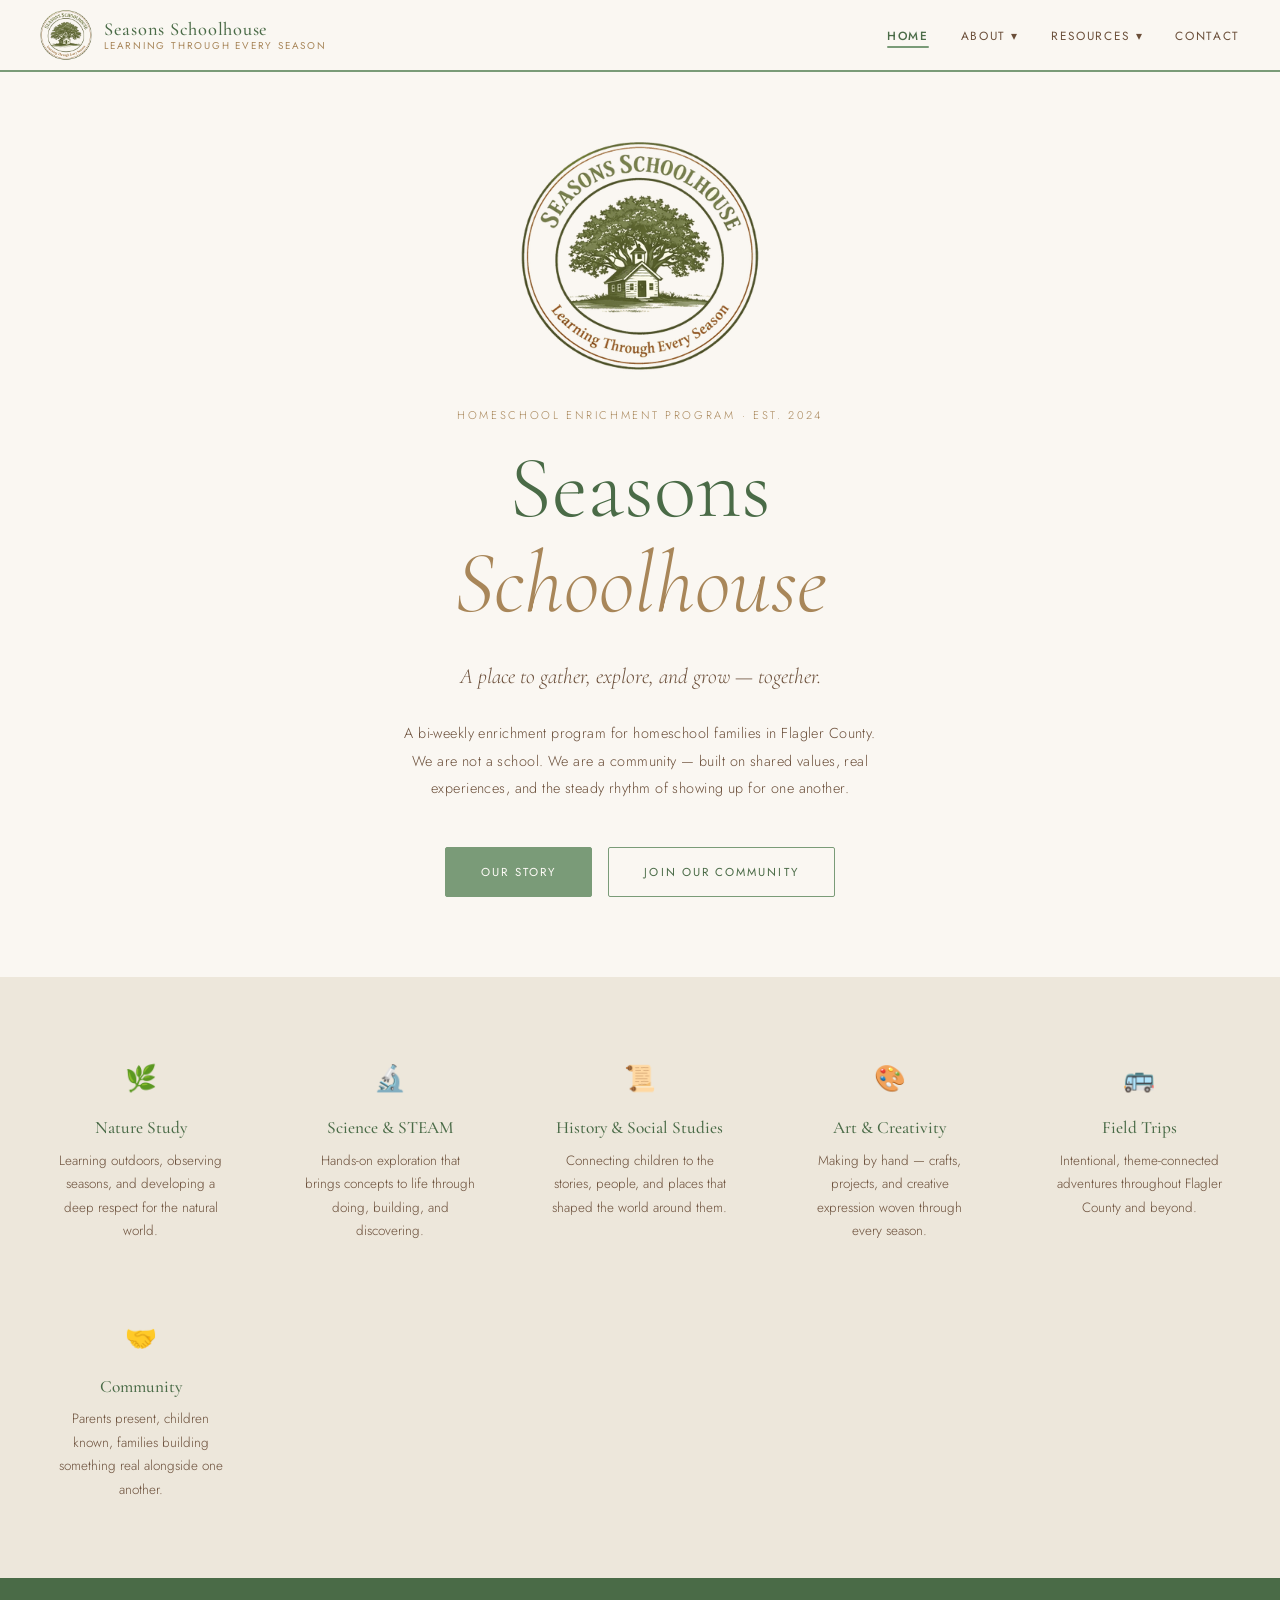
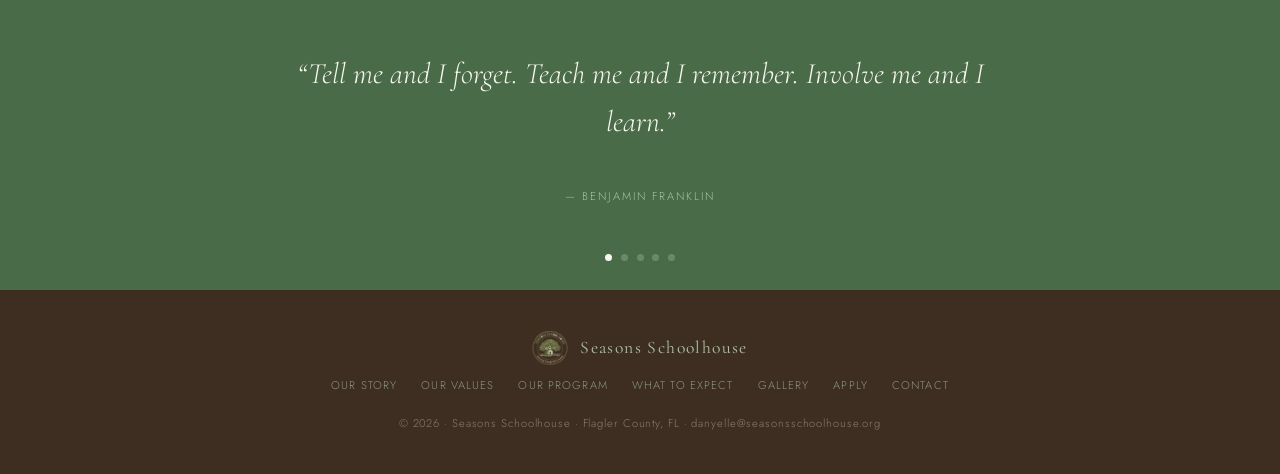
==== commit 46d6496b: "Update index.html" ====
--- a/index.html
+++ b/index.html
@@ -1735,7 +1735,7 @@
 <main class="page-wrapper">
   <div class="hero">
     <img class="hero-logo" src="logo.png" alt="Seasons Schoolhouse — homeschool enrichment program in Flagler County, Florida" />
-    <p class="hero-eyebrow">Homeschool Enrichment Program &middot; Est. 2024 &middot; Flagler County, FL</p>
+    <p class="hero-eyebrow">Homeschool Enrichment Program &middot; Est. 2024</p>
     <h1 class="hero-title">Seasons<br><em>Schoolhouse</em></h1>
     <p class="hero-subtitle">A place to gather, explore, and grow &mdash; together.</p>
     <p class="hero-tagline">A bi-weekly enrichment program for homeschool families in Flagler County. We are not a school. We are a community &mdash; built on shared values, real experiences, and the steady rhythm of showing up for one another.</p>
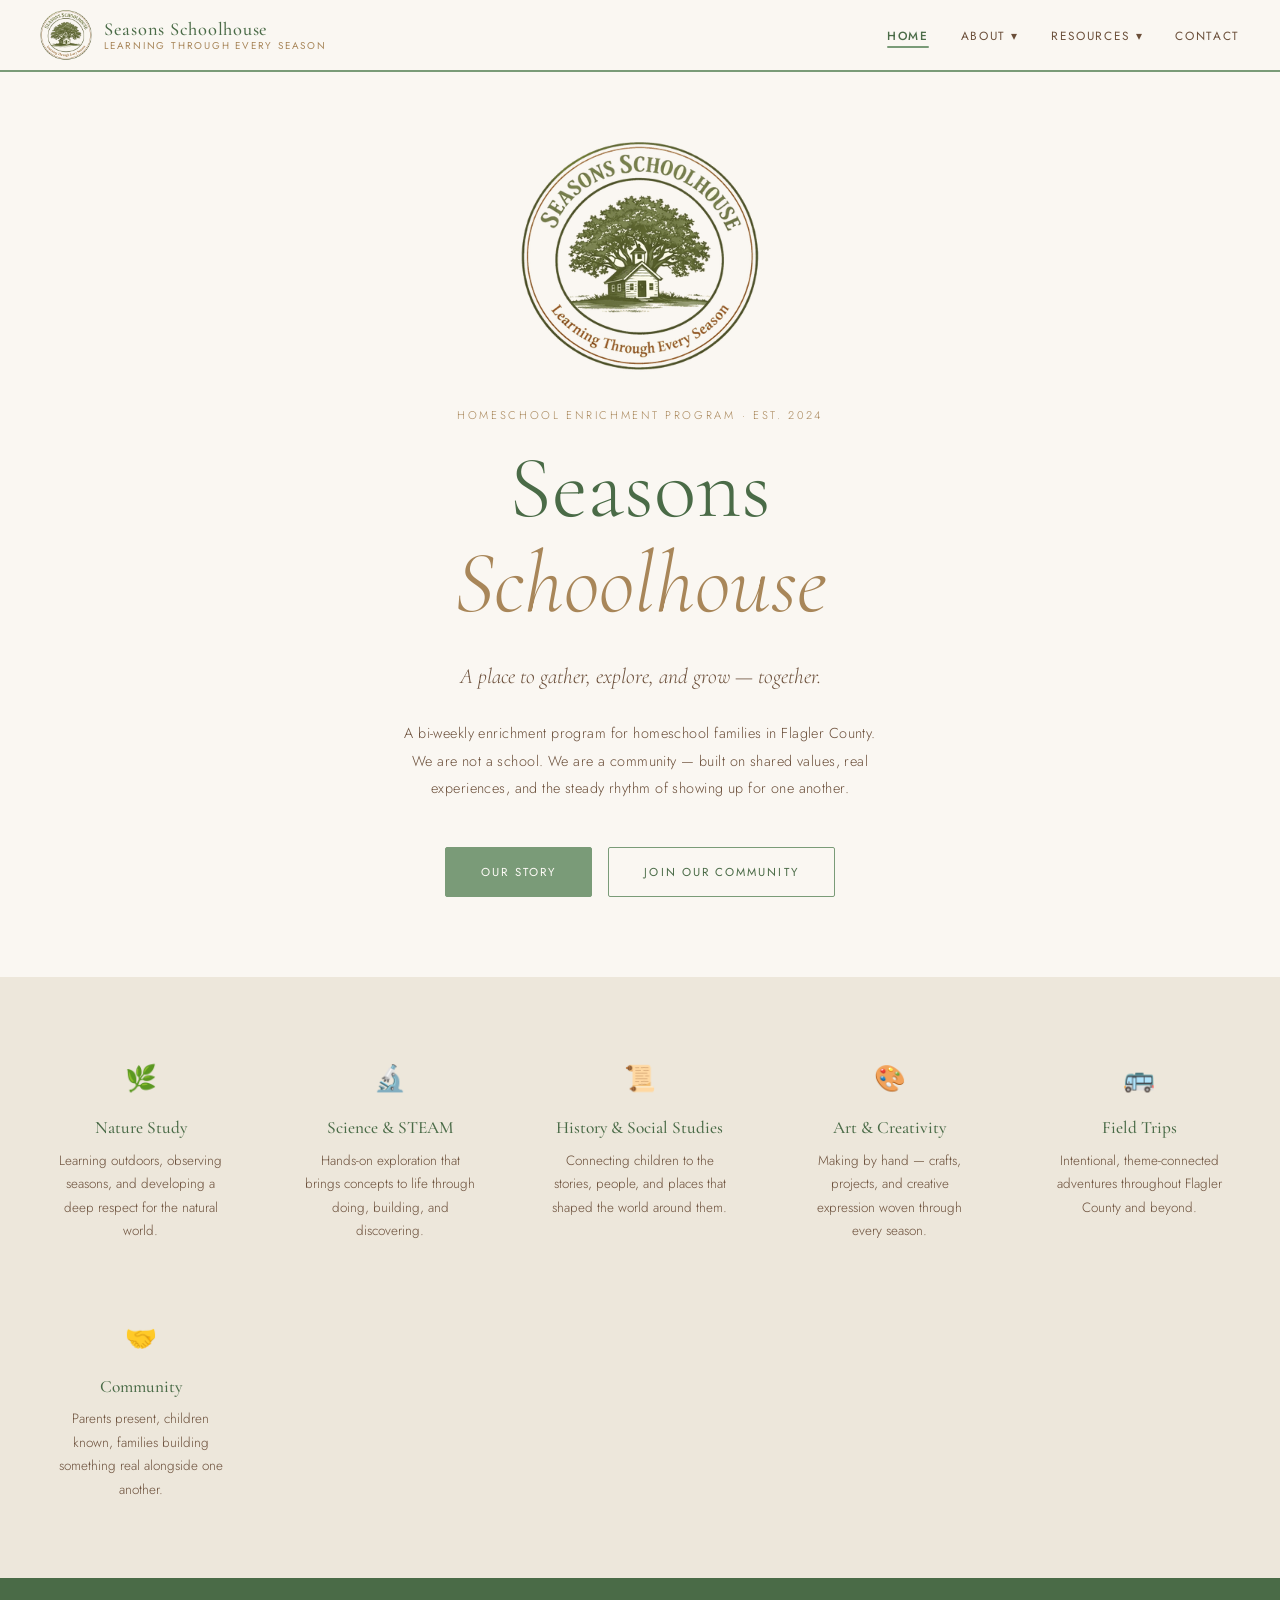
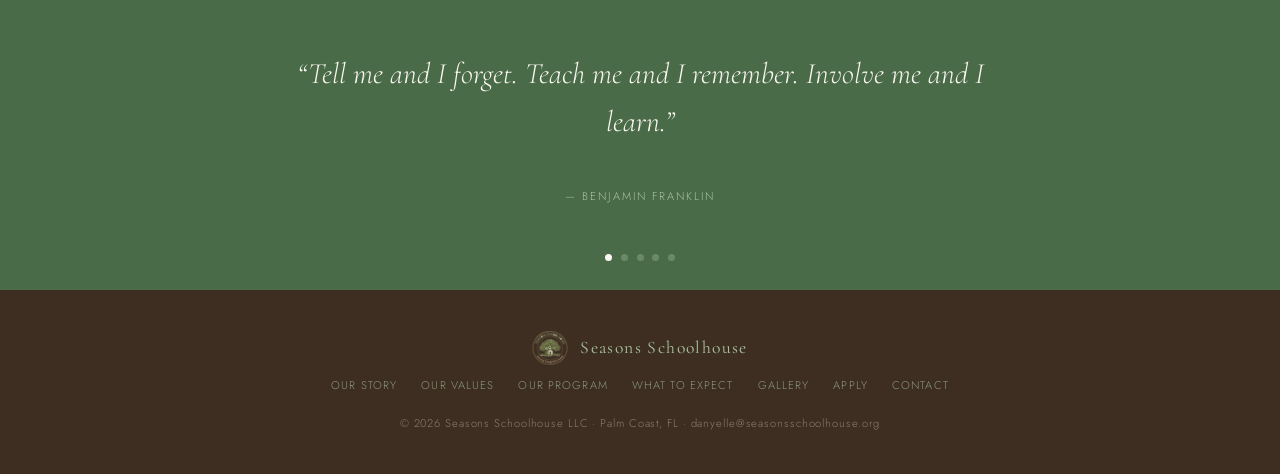
==== commit e0208b4d: "Update index.html" ====
--- a/index.html
+++ b/index.html
@@ -10,7 +10,10 @@
   <link rel="apple-touch-icon" href="apple-touch-icon.png" />
   <meta property="og:title" content="Seasons Schoolhouse | Homeschool Enrichment, Flagler FL" />
   <meta property="og:description" content="A homeschool enrichment program for 3rd–8th grade families in Flagler County & Palm Coast, FL. Nature study, STEAM, history, and community — bi-weekly, Aug–May." />
-  <meta property="og:image" content="https://seasonsschoolhouse.org/logo.png" />
+  <meta property="og:image" content="https://seasonsschoolhouse.org/og-image.png" />
+  <meta property="og:image:width" content="1200" />
+  <meta property="og:image:height" content="630" />
+  <meta property="og:image:alt" content="Seasons Schoolhouse — Homeschool Enrichment Program, Flagler County, FL" />
   <meta property="og:type" content="website" />
   <meta property="og:url" content="https://seasonsschoolhouse.org/index.html" />
   <meta property="og:locale" content="en_US" />
@@ -18,7 +21,7 @@
   <meta name="twitter:card" content="summary_large_image" />
   <meta name="twitter:title" content="Seasons Schoolhouse | Homeschool Enrichment in Flagler County, FL" />
   <meta name="twitter:description" content="Homeschool enrichment for 3rd–8th grade families in Flagler County & Palm Coast, FL. Nature study, STEAM, history, field trips, and community." />
-  <meta name="twitter:image" content="https://seasonsschoolhouse.org/logo.png" />
+  <meta name="twitter:image" content="https://seasonsschoolhouse.org/og-image.png" />
   <meta name="keywords" content="homeschool enrichment, homeschool co-op, Flagler County homeschool, Palm Coast homeschool, Florida homeschool program, nature study, STEAM homeschool, Christian homeschool, homeschool community" />
   <meta name="author" content="Seasons Schoolhouse" />
   <meta name="robots" content="index, follow" />
@@ -31,7 +34,8 @@
       {
         "@type": ["Organization", "LocalBusiness", "EducationalOrganization"],
         "@id": "https://seasonsschoolhouse.org/#organization",
-        "name": "Seasons Schoolhouse",
+        "name": "Seasons Schoolhouse LLC",
+        "legalName": "Seasons Schoolhouse LLC",
         "alternateName": "Seasons Schoolhouse Homeschool Enrichment Program",
         "url": "https://seasonsschoolhouse.org",
         "logo": {
@@ -61,8 +65,10 @@
         },
         "address": {
           "@type": "PostalAddress",
+          "streetAddress": "2 Pine Cone Drive #351233",
           "addressLocality": "Palm Coast",
           "addressRegion": "FL",
+          "postalCode": "32137",
           "addressCountry": "US"
         },
         "areaServed": [
@@ -1800,7 +1806,7 @@
       <a href="apply.html">Apply</a>
       <a href="contact.html">Contact</a>
     </div>
-    <p>&copy; <span class="year">2026</span> &middot; Seasons Schoolhouse &middot; Flagler County, FL &middot; danyelle@seasonsschoolhouse.org</p>
+    <p>&copy; <span class="year">2026</span> Seasons Schoolhouse LLC &middot; Palm Coast, FL &middot; danyelle@seasonsschoolhouse.org</p>
   </footer>
 </main>
 <script src="script.js"></script>
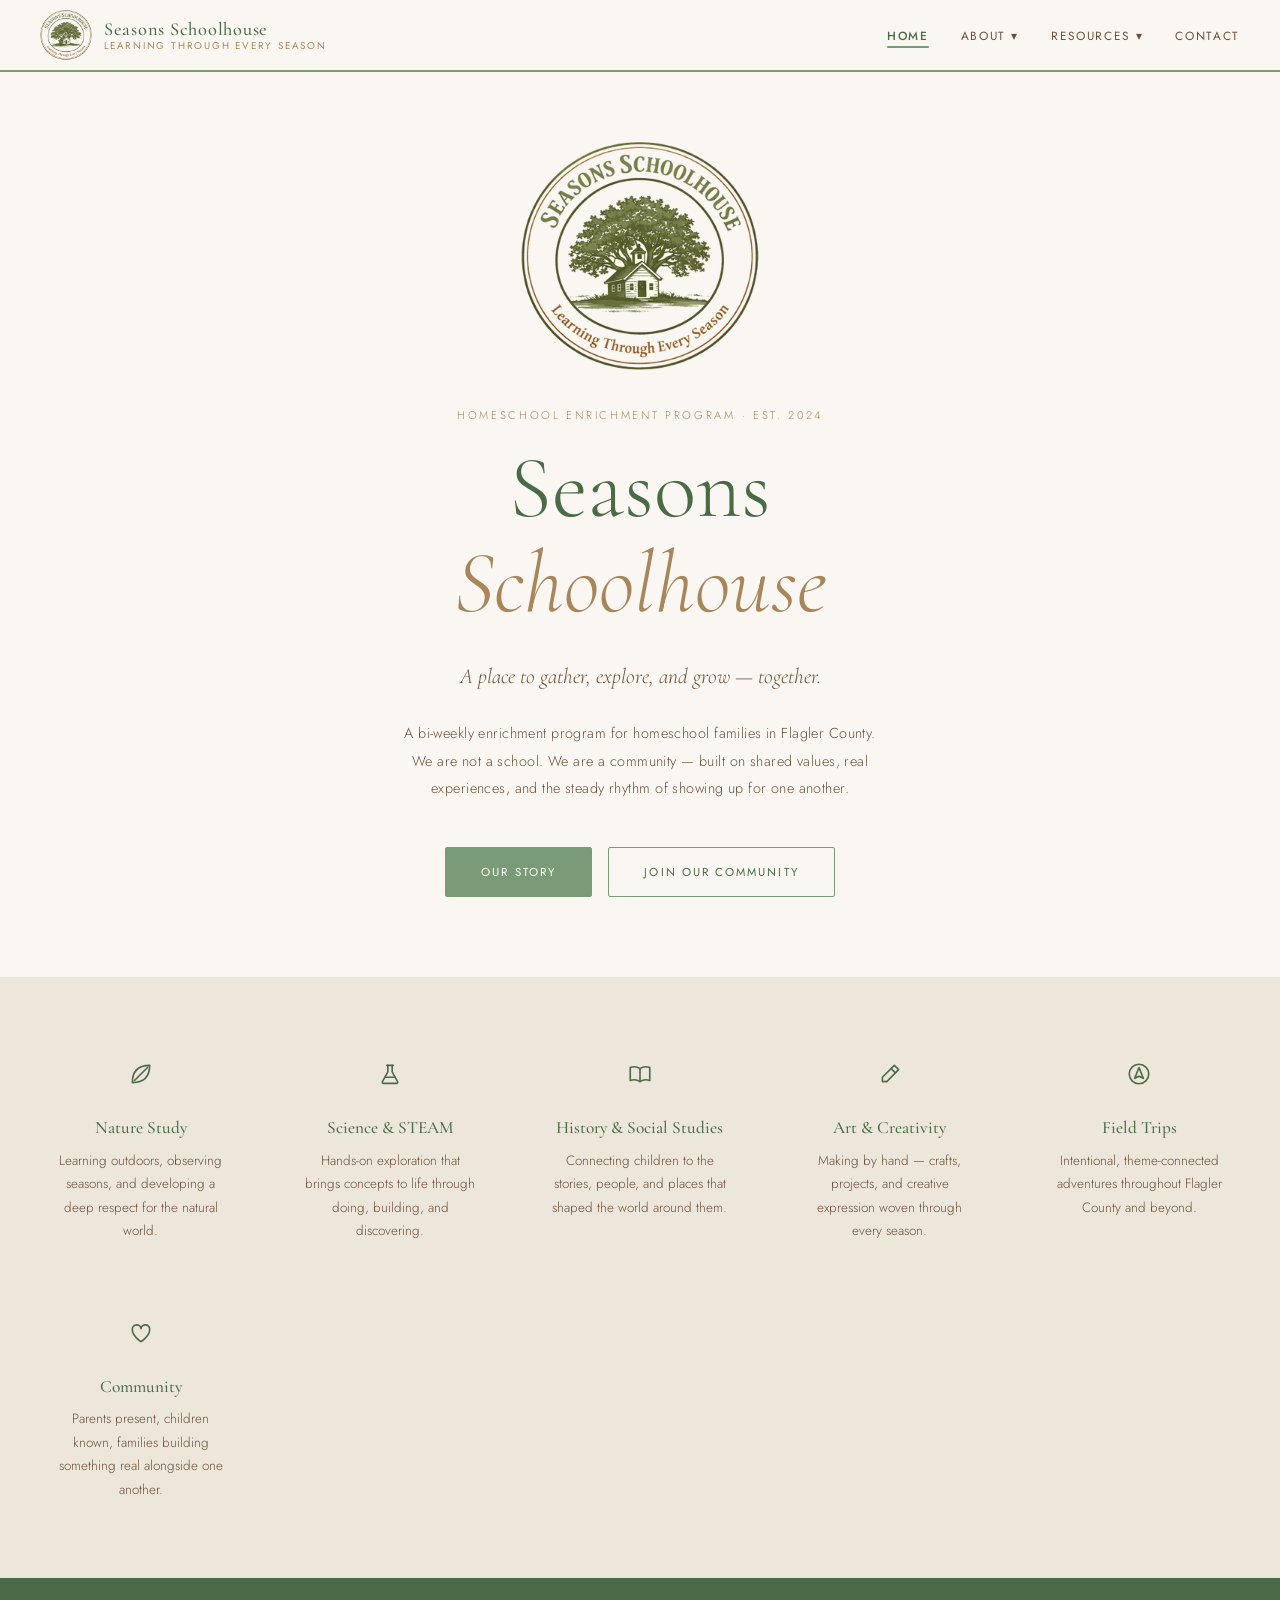
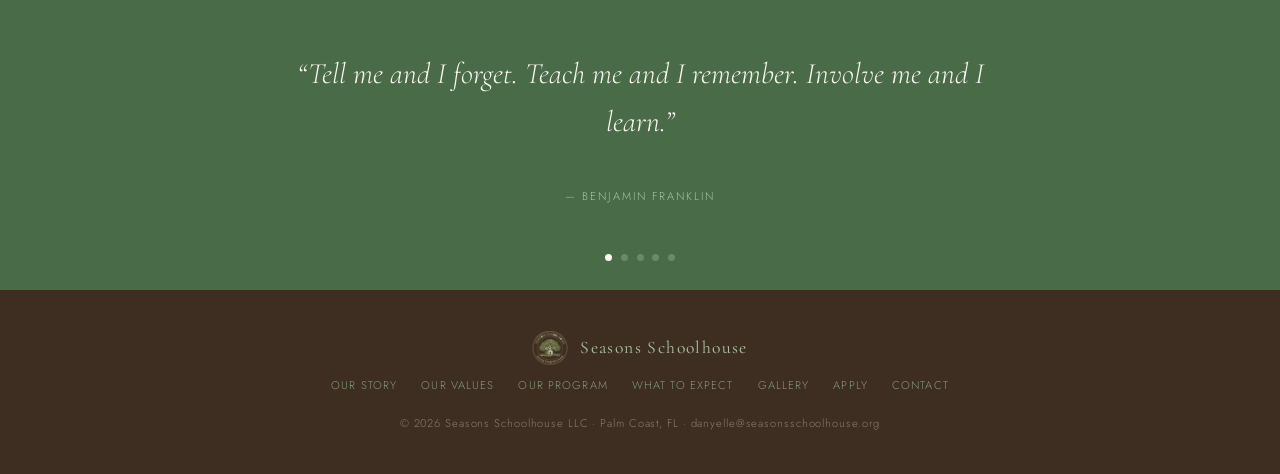
==== commit 46599fd7: "Update index.html" ====
--- a/index.html
+++ b/index.html
@@ -6,8 +6,13 @@
   <title>Seasons Schoolhouse | Homeschool Enrichment, Flagler FL</title>
   <meta name="description" content="Homeschool enrichment for 3rd–8th grade families in Flagler County & Palm Coast, FL. Bi-weekly gatherings — nature, STEAM, field trips & Christian community." />
   <link rel="canonical" href="https://seasonsschoolhouse.org/index.html" />
-  <link rel="icon" type="image/x-icon" href="favicon.ico" />
-  <link rel="apple-touch-icon" href="apple-touch-icon.png" />
+  <!-- Favicon set (cream bg — fixes dark-mode blob) -->
+  <link rel="icon" type="image/x-icon" href="/favicon.ico" />
+  <link rel="icon" type="image/png" sizes="32x32" href="/favicon-32.png" />
+  <link rel="icon" type="image/png" sizes="16x16" href="/favicon-16.png" />
+  <link rel="apple-touch-icon" sizes="180x180" href="/apple-touch-icon.png" />
+  <link rel="manifest" href="/site.webmanifest" />
+  <meta name="theme-color" content="#FAF7F2" />
   <meta property="og:title" content="Seasons Schoolhouse | Homeschool Enrichment, Flagler FL" />
   <meta property="og:description" content="A homeschool enrichment program for 3rd–8th grade families in Flagler County & Palm Coast, FL. Nature study, STEAM, history, and community — bi-weekly, Aug–May." />
   <meta property="og:image" content="https://seasonsschoolhouse.org/og-image.png" />
@@ -1752,12 +1757,12 @@
   </div>
 
   <div class="pillars">
-    <div class="pillar"><span class="pillar-icon">🌿</span><h2>Nature Study</h2><p>Learning outdoors, observing seasons, and developing a deep respect for the natural world.</p></div>
-    <div class="pillar"><span class="pillar-icon">🔬</span><h2>Science &amp; STEAM</h2><p>Hands-on exploration that brings concepts to life through doing, building, and discovering.</p></div>
-    <div class="pillar"><span class="pillar-icon">📜</span><h2>History &amp; Social Studies</h2><p>Connecting children to the stories, people, and places that shaped the world around them.</p></div>
-    <div class="pillar"><span class="pillar-icon">🎨</span><h2>Art &amp; Creativity</h2><p>Making by hand &mdash; crafts, projects, and creative expression woven through every season.</p></div>
-    <div class="pillar"><span class="pillar-icon">🚌</span><h2>Field Trips</h2><p>Intentional, theme-connected adventures throughout Flagler County and beyond.</p></div>
-    <div class="pillar"><span class="pillar-icon">🤝</span><h2>Community</h2><p>Parents present, children known, families building something real alongside one another.</p></div>
+    <div class="pillar"><span class="pillar-icon"><svg width="26" height="26" viewBox="0 0 24 24" fill="none" stroke="#4A6B47" stroke-width="1.5" stroke-linecap="round" stroke-linejoin="round" aria-hidden="true"><path d="M4 20 Q4 4 20 4 Q20 20 4 20 Z"/><path d="M6 18 L18 6"/></svg></span><h2>Nature Study</h2><p>Learning outdoors, observing seasons, and developing a deep respect for the natural world.</p></div>
+    <div class="pillar"><span class="pillar-icon"><svg width="26" height="26" viewBox="0 0 24 24" fill="none" stroke="#4A6B47" stroke-width="1.5" stroke-linecap="round" stroke-linejoin="round" aria-hidden="true"><path d="M9 4h6"/><path d="M10 4v6l-5 9a1.2 1.2 0 0 0 1 1.7h12a1.2 1.2 0 0 0 1-1.7l-5-9V4"/><path d="M7.5 15h9"/></svg></span><h2>Science &amp; STEAM</h2><p>Hands-on exploration that brings concepts to life through doing, building, and discovering.</p></div>
+    <div class="pillar"><span class="pillar-icon"><svg width="26" height="26" viewBox="0 0 24 24" fill="none" stroke="#4A6B47" stroke-width="1.5" stroke-linecap="round" stroke-linejoin="round" aria-hidden="true"><path d="M3 6c3-1 6-1 9 1c3-2 6-2 9-1v12c-3-1-6-1-9 1c-3-2-6-2-9-1V6z"/><path d="M12 7v12"/></svg></span><h2>History &amp; Social Studies</h2><p>Connecting children to the stories, people, and places that shaped the world around them.</p></div>
+    <div class="pillar"><span class="pillar-icon"><svg width="26" height="26" viewBox="0 0 24 24" fill="none" stroke="#4A6B47" stroke-width="1.5" stroke-linecap="round" stroke-linejoin="round" aria-hidden="true"><path d="M16 4l4 4-11 11H5v-4L16 4z"/><path d="M13 7l4 4"/></svg></span><h2>Art &amp; Creativity</h2><p>Making by hand &mdash; crafts, projects, and creative expression woven through every season.</p></div>
+    <div class="pillar"><span class="pillar-icon"><svg width="26" height="26" viewBox="0 0 24 24" fill="none" stroke="#4A6B47" stroke-width="1.5" stroke-linecap="round" stroke-linejoin="round" aria-hidden="true"><circle cx="12" cy="12" r="9"/><path d="M8 16l4-10 4 10-4-2z"/></svg></span><h2>Field Trips</h2><p>Intentional, theme-connected adventures throughout Flagler County and beyond.</p></div>
+    <div class="pillar"><span class="pillar-icon"><svg width="26" height="26" viewBox="0 0 24 24" fill="none" stroke="#4A6B47" stroke-width="1.5" stroke-linecap="round" stroke-linejoin="round" aria-hidden="true"><path d="M12 20C12 20 4 15 4 9a4 4 0 0 1 8-1 4 4 0 0 1 8 1c0 6-8 11-8 11z"/></svg></span><h2>Community</h2><p>Parents present, children known, families building something real alongside one another.</p></div>
   </div>
 
   <div class="quote-band">
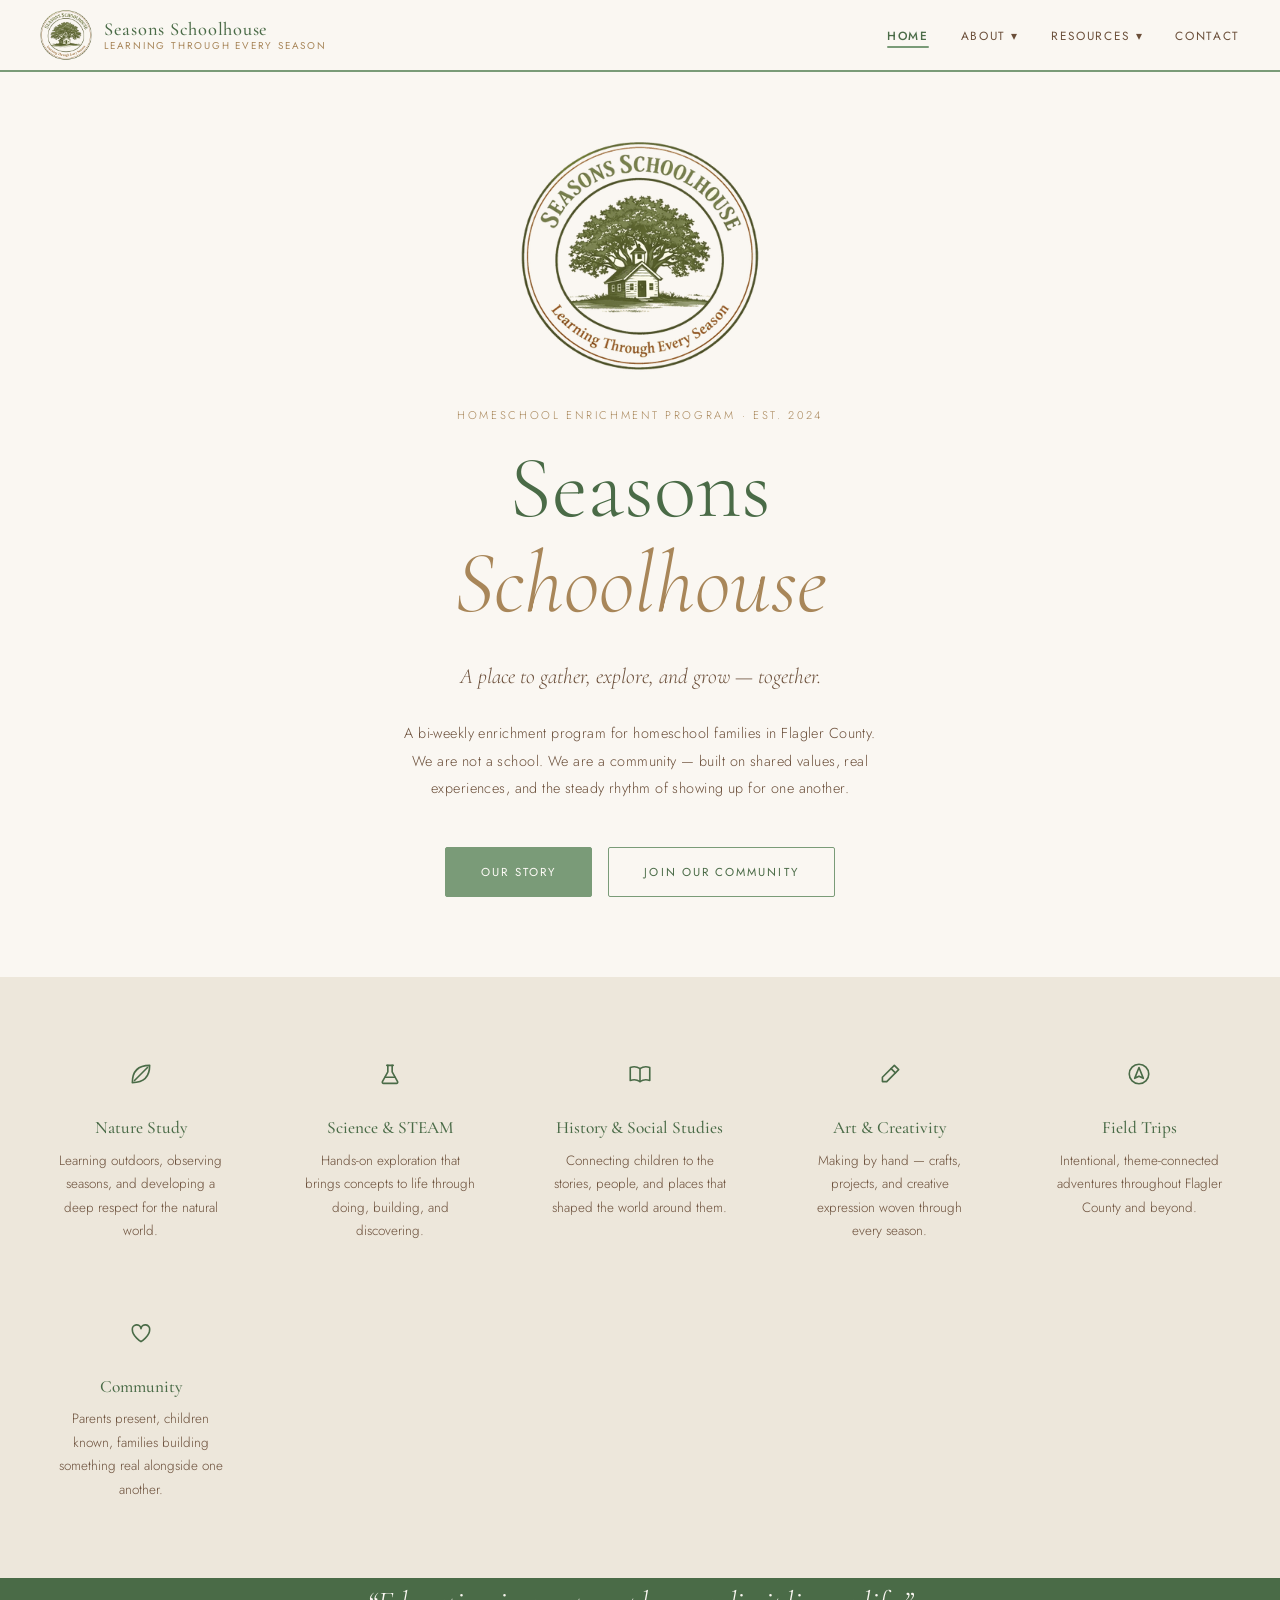
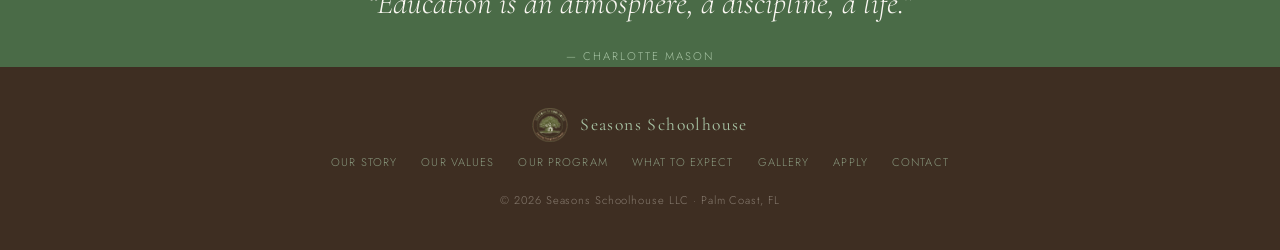
==== commit af347256: "Update index.html" ====
--- a/index.html
+++ b/index.html
@@ -1766,35 +1766,8 @@
   </div>
 
   <div class="quote-band">
-    <div class="quote-slides-wrap" id="quote-slides-wrap">
-      <div class="quote-slide active">
-        <blockquote>&ldquo;Tell me and I forget. Teach me and I remember. Involve me and I learn.&rdquo;</blockquote>
-        <cite>&mdash; Benjamin Franklin</cite>
-      </div>
-      <div class="quote-slide">
-        <blockquote>&ldquo;I am not afraid of storms, for I am learning how to sail my ship.&rdquo;</blockquote>
-        <cite>&mdash; Louisa May Alcott</cite>
-      </div>
-      <div class="quote-slide">
-        <blockquote>&ldquo;Education is an atmosphere, a discipline, a life.&rdquo;</blockquote>
-        <cite>&mdash; Charlotte Mason</cite>
-      </div>
-      <div class="quote-slide">
-        <blockquote>&ldquo;The heavens declare the glory of God; the skies proclaim the work of his hands.&rdquo;</blockquote>
-        <cite>&mdash; Psalm 19:1</cite>
-      </div>
-      <div class="quote-slide">
-        <blockquote>&ldquo;Look deep into nature, and then you will understand everything better.&rdquo;</blockquote>
-        <cite>&mdash; Albert Einstein</cite>
-      </div>
-    </div>
-    <div class="quote-dots" id="quote-dots">
-      <button class="quote-dot active" onclick="goToQuote(0)" aria-label="Show quote 1"></button>
-      <button class="quote-dot" onclick="goToQuote(1)" aria-label="Show quote 2"></button>
-      <button class="quote-dot" onclick="goToQuote(2)" aria-label="Show quote 3"></button>
-      <button class="quote-dot" onclick="goToQuote(3)" aria-label="Show quote 4"></button>
-      <button class="quote-dot" onclick="goToQuote(4)" aria-label="Show quote 5"></button>
-    </div>
+    <blockquote>&ldquo;Education is an atmosphere, a discipline, a life.&rdquo;</blockquote>
+    <cite>&mdash; Charlotte Mason</cite>
   </div>
 
   <footer>
@@ -1811,24 +1784,8 @@
       <a href="apply.html">Apply</a>
       <a href="contact.html">Contact</a>
     </div>
-    <p>&copy; <span class="year">2026</span> Seasons Schoolhouse LLC &middot; Palm Coast, FL &middot; danyelle@seasonsschoolhouse.org</p>
+    <p>&copy; <span class="year">2026</span> Seasons Schoolhouse LLC &middot; Palm Coast, FL</p>
   </footer>
 </main>
 <script src="script.js"></script>
-<script>
-  const slides = document.querySelectorAll('.quote-slide');
-  const dots   = document.querySelectorAll('.quote-dot');
-  let current = 0, timer;
-  function goToQuote(i) {
-    slides[current].classList.remove('active');
-    dots[current].classList.remove('active');
-    current = i;
-    slides[current].classList.add('active');
-    dots[current].classList.add('active');
-    resetTimer();
-  }
-  function nextQuote() { goToQuote((current + 1) % slides.length); }
-  function resetTimer() { clearInterval(timer); timer = setInterval(nextQuote, 6500); }
-  timer = setInterval(nextQuote, 6500);
-</script>
 </body></html>
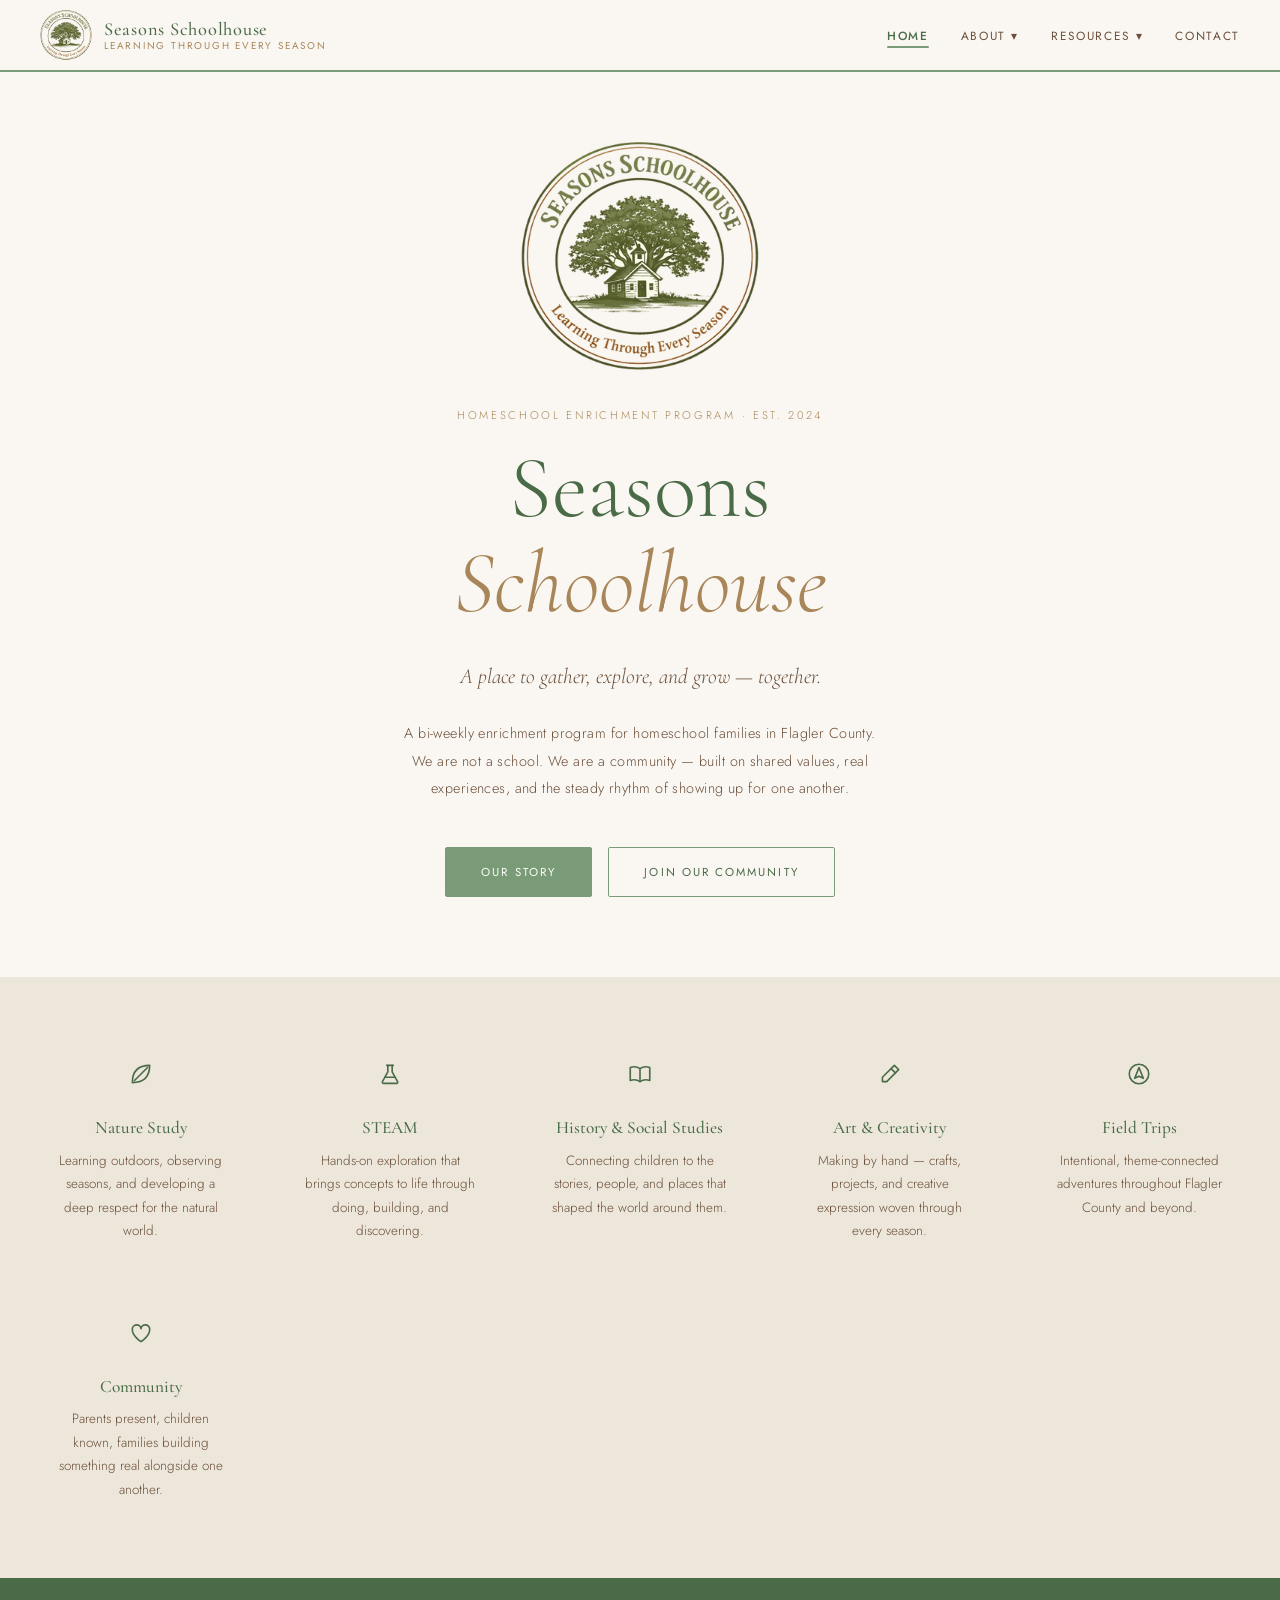
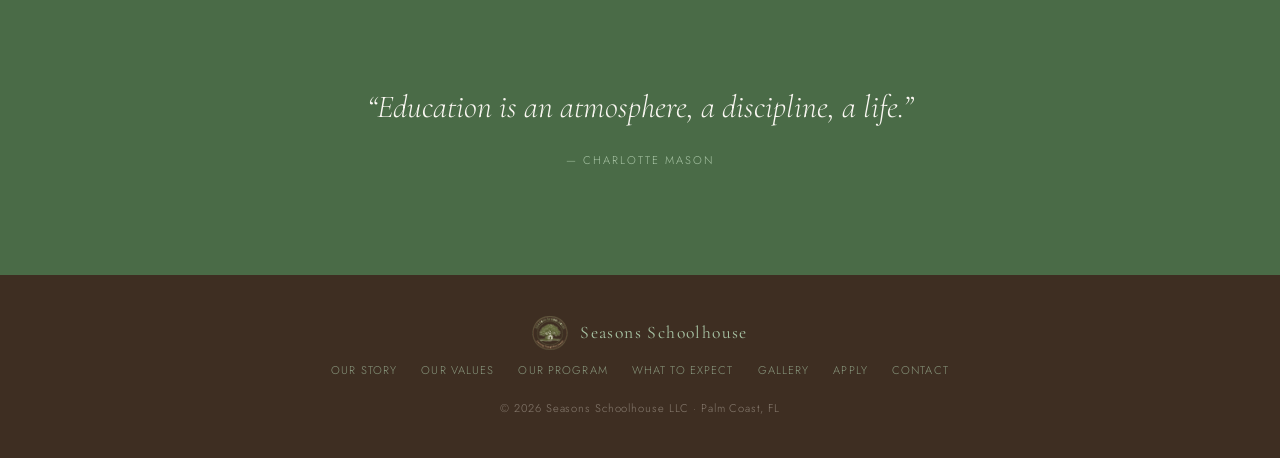
==== commit 901e9b1e: "Update index.html" ====
--- a/index.html
+++ b/index.html
@@ -506,7 +506,7 @@
 
 /* Quote band */
 .quote-band {
-  padding: 4.5rem 2rem; text-align: center;
+  padding: 6.5rem 2rem; text-align: center;
   background: var(--moss);
 }
 .quote-band blockquote {
@@ -1606,10 +1606,6 @@
 .handbook-toc-sticky ol li a:hover { color: var(--sage); }
 
 /* ─── QUOTE ROTATOR ─── */
-.quote-band {
-  position: relative; background: var(--moss);
-  overflow: hidden; padding: 0;
-}
 .quote-slides-wrap { position: relative; }
 .quote-slide {
   position: absolute;
@@ -1758,7 +1754,7 @@
 
   <div class="pillars">
     <div class="pillar"><span class="pillar-icon"><svg width="26" height="26" viewBox="0 0 24 24" fill="none" stroke="#4A6B47" stroke-width="1.5" stroke-linecap="round" stroke-linejoin="round" aria-hidden="true"><path d="M4 20 Q4 4 20 4 Q20 20 4 20 Z"/><path d="M6 18 L18 6"/></svg></span><h2>Nature Study</h2><p>Learning outdoors, observing seasons, and developing a deep respect for the natural world.</p></div>
-    <div class="pillar"><span class="pillar-icon"><svg width="26" height="26" viewBox="0 0 24 24" fill="none" stroke="#4A6B47" stroke-width="1.5" stroke-linecap="round" stroke-linejoin="round" aria-hidden="true"><path d="M9 4h6"/><path d="M10 4v6l-5 9a1.2 1.2 0 0 0 1 1.7h12a1.2 1.2 0 0 0 1-1.7l-5-9V4"/><path d="M7.5 15h9"/></svg></span><h2>Science &amp; STEAM</h2><p>Hands-on exploration that brings concepts to life through doing, building, and discovering.</p></div>
+    <div class="pillar"><span class="pillar-icon"><svg width="26" height="26" viewBox="0 0 24 24" fill="none" stroke="#4A6B47" stroke-width="1.5" stroke-linecap="round" stroke-linejoin="round" aria-hidden="true"><path d="M9 4h6"/><path d="M10 4v6l-5 9a1.2 1.2 0 0 0 1 1.7h12a1.2 1.2 0 0 0 1-1.7l-5-9V4"/><path d="M7.5 15h9"/></svg></span><h2>STEAM</h2><p>Hands-on exploration that brings concepts to life through doing, building, and discovering.</p></div>
     <div class="pillar"><span class="pillar-icon"><svg width="26" height="26" viewBox="0 0 24 24" fill="none" stroke="#4A6B47" stroke-width="1.5" stroke-linecap="round" stroke-linejoin="round" aria-hidden="true"><path d="M3 6c3-1 6-1 9 1c3-2 6-2 9-1v12c-3-1-6-1-9 1c-3-2-6-2-9-1V6z"/><path d="M12 7v12"/></svg></span><h2>History &amp; Social Studies</h2><p>Connecting children to the stories, people, and places that shaped the world around them.</p></div>
     <div class="pillar"><span class="pillar-icon"><svg width="26" height="26" viewBox="0 0 24 24" fill="none" stroke="#4A6B47" stroke-width="1.5" stroke-linecap="round" stroke-linejoin="round" aria-hidden="true"><path d="M16 4l4 4-11 11H5v-4L16 4z"/><path d="M13 7l4 4"/></svg></span><h2>Art &amp; Creativity</h2><p>Making by hand &mdash; crafts, projects, and creative expression woven through every season.</p></div>
     <div class="pillar"><span class="pillar-icon"><svg width="26" height="26" viewBox="0 0 24 24" fill="none" stroke="#4A6B47" stroke-width="1.5" stroke-linecap="round" stroke-linejoin="round" aria-hidden="true"><circle cx="12" cy="12" r="9"/><path d="M8 16l4-10 4 10-4-2z"/></svg></span><h2>Field Trips</h2><p>Intentional, theme-connected adventures throughout Flagler County and beyond.</p></div>
